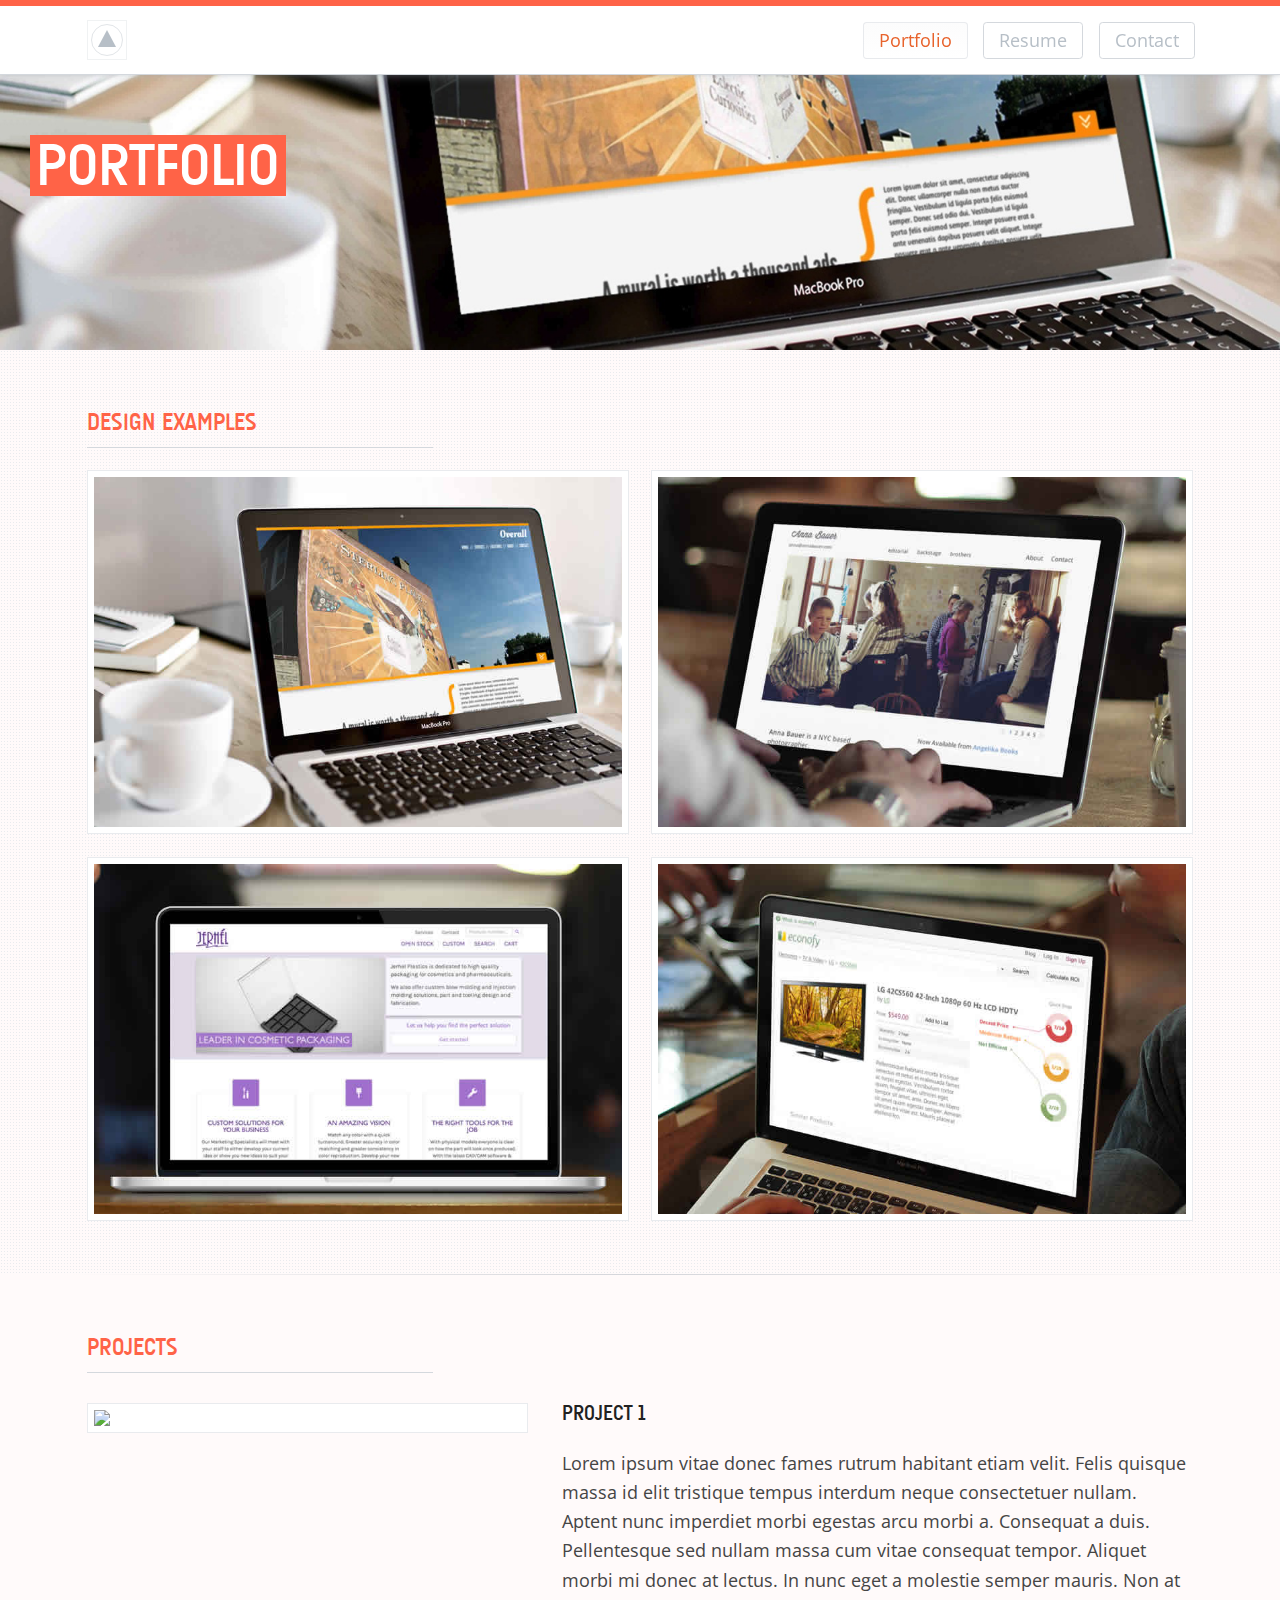
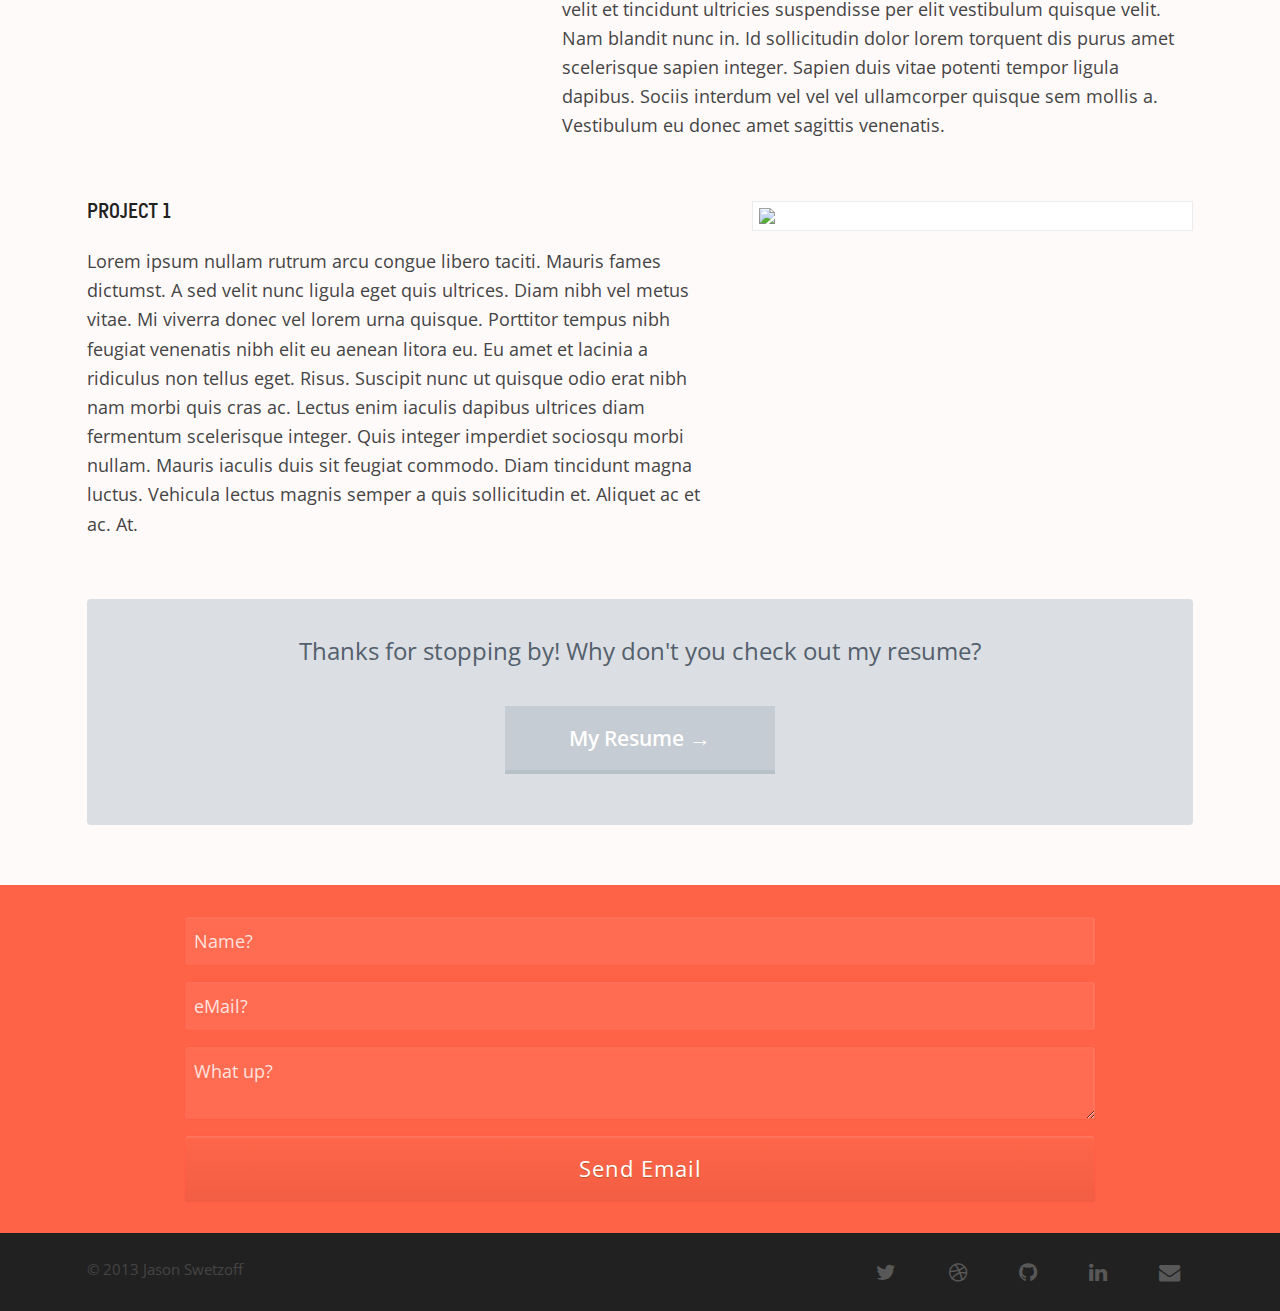
==== converted-html/portfolio.html @ 20c8a7f3 "Adding project to projects." ====
<!DOCTYPE html>
<!--[if lt IE 7]>      <html class="no-js lt-ie9 lt-ie8 lt-ie7"> <![endif]-->
<!--[if IE 7]>         <html class="no-js lt-ie9 lt-ie8"> <![endif]-->
<!--[if IE 8]>         <html class="no-js lt-ie9"> <![endif]-->
<!--[if gt IE 8]><!--> <html class="no-js" lang="en"> <!--<![endif]-->
    <head>
        <meta charset="utf-8">
        <meta http-equiv="X-UA-Compatible" content="IE=edge">
        <title>Portfolio</title>
        <meta name="description" content="The website of Jason Swetzoff, a UI/UX Designer and Front-End Developer.">
        <meta name="viewport" content="width=device-width, initial-scale=1">
        <link href='http://fonts.googleapis.com/css?family=Open+Sans:400italic,600italic,400,600,700' rel='stylesheet' type='text/css'>
        <link href="assets/css/main.css" rel="stylesheet" type="text/css" media="all"/>
        <!-- TODO: Complete this project :) -->
        <!-- TODO: Add `<head>` information -->
    </head>
    <body class="wrapper">
        <div class="site-header">
	<div class="site-header_decoration"></div>
	<div class="row">
		<div class="columns logo">
           <a href="index.html">
                <div class="outer"></div>
                <div class="inner"></div>
                <div class="triangle"></div>
            </a>
    	</div>
    	<div class="columns nav-wrap">
	    	<nav>
		    	<ul >
			    	<li><a class="current" href="portfolio.html">Portfolio</a></li>
			    	<li><a href="#" class="button">Resume</a></li>
			    	<li><a href="#primary-footer" class="button">Contact</a></li>
		    	</ul>
	    	</nav>
  		</div>
	</div>
</div>
        

	<div class="hero hero--portfolio">
	<div class="hero_inner">
	    <h2>Portfolio</h2>
	</div>
</div>

	<section class="design-ex">
		<div class="row">
			<div class="columns small-12 large-4">
				<h2>Design Examples</h2>
			</div>
		</div>
		<div class="row design-ex_grid">
			<div class="columns">
				<ul class="small-block-grid-2 imglist js-imglist">
		  			<li><img src="assets/img/img_design1--small.jpg" alt="Overall Murals Website"  srcset="../assets/img/img_design1--small@2x.jpg 2x, ../assets/img/img_design1.jpg 415w, ../assets/img/img_design1@2x.jpg 415w 2x" height="548" width="825"></li>
					<li><img src="assets/img/img_design2--small.jpg" alt="Overall Murals Website"  srcset="../assets/img/img_design2--small@2x.jpg 2x, ../assets/img/img_design2.jpg 415w, ../assets/img/img_design2@2x.jpg 415w 2x" height="548" width="825"></li>
					<li><img src="assets/img/img_design3--small.jpg" alt="Overall Murals Website"  srcset="../assets/img/img_design3--small@2x.jpg 2x, ../assets/img/img_design3.jpg 415w, ../assets/img/img_design3@2x.jpg 415w 2x" height="548" width="825"></li>
					<li><img src="assets/img/img_design4--small.jpg" alt="Overall Murals Website"  srcset="../assets/img/img_design4--small@2x.jpg 2x, ../assets/img/img_design4.jpg 415w, ../assets/img/img_design4@2x.jpg 415w 2x" height="548" width="825"></li>
		  		</ul>
	  		</div>
	  		<hr>
		</div>
	</section>

	<section class="projects">

		<div class="row">
			<div class="columns small-12 large-4">
				<h2>Projects</h2>
			</div>
		</div>

		<article class="row project">
				<figure class="large-5 columns">
					<img src="http://placehold.it/825x567">
				</figure>
				<div class="large-7 columns">
					<h3>Project 1</h3>
					Lorem ipsum vitae donec fames rutrum habitant etiam velit. Felis quisque massa id elit tristique tempus interdum neque consectetuer nullam. Aptent nunc imperdiet morbi egestas arcu morbi a. Consequat a duis. Pellentesque sed nullam massa cum vitae consequat tempor. Aliquet morbi mi donec at lectus. In nunc eget a molestie semper mauris. 

Non at velit et tincidunt ultricies suspendisse per elit vestibulum quisque velit. Nam blandit nunc in. Id sollicitudin dolor lorem torquent dis purus amet scelerisque sapien integer. Sapien duis vitae potenti tempor ligula dapibus. Sociis interdum vel vel vel ullamcorper quisque sem mollis a. Vestibulum eu donec amet sagittis venenatis. 


				</div>
		</article>

		<article class="row project">
			<div class="large-7 columns">
				<h3>Project 1</h3>
				Lorem ipsum nullam rutrum arcu congue libero taciti. Mauris fames dictumst. A sed velit nunc ligula eget quis ultrices. Diam nibh vel metus vitae. Mi viverra donec vel lorem urna quisque. Porttitor tempus nibh feugiat venenatis nibh elit eu aenean litora eu. Eu amet et lacinia a ridiculus non tellus eget. Risus. 

Suscipit nunc ut quisque odio erat nibh nam morbi quis cras ac. Lectus enim iaculis dapibus ultrices diam fermentum scelerisque integer. Quis integer imperdiet sociosqu morbi nullam. Mauris iaculis duis sit feugiat commodo. Diam tincidunt magna luctus. Vehicula lectus magnis semper a quis sollicitudin et. Aliquet ac et ac. At. 


			</div>
			<figure class="large-5 columns">
				<img src="http://placehold.it/825x567">
			</figure>
		</article>

	</section>

	<div class="page-end row">
		<div class="page-end_wrap columns">
			<div class="page-end_color">
		    <p>Thanks for stopping by! Why don't you check out my resume?</p>
		    <div class="row">
		    	<a href="/resume" class="btn large-3 columns small-centered">My Resume <span>→</span></a>
		    </div>
		    </div>
		</div>
	</div>

        <footer class="site-footer" id="primary-footer">
    <div class="top_wrap">
        <div class="row">
            <div class="top columns small-12">
                <form method="POST" class="contact" id="contact">
                    <fieldset class="contact-inner">
                        <ul class="form-fields">
                            <li>
                                <label for="visitors-name">
                                    <input placeholder="Name?" type="text" name="visitors-name" id="visitors-name" tabindex="1" required="">
                                </label>
                            </li>
                            <li>
                                <label for="visitors-email">
                                    <input type="email" placeholder="eMail?" name="visitors-email" tabindex="2" id="visitors-email" required="">
                                </label>
                            </li>
                            <li>
                                <label for="visitors-message">
                                    <textarea name="visitors-message" placeholder="What up?" tabindex="3" id="visitors-message" required=""></textarea>
                                </label>
                            </li>
                        </ul>

                        <div class="notification--success notification">Success! Thanks for your message.</div>

                        <div class="notification--email notification">Please make sure the email field is filled out.</div>

                        <div class="notification--fill notification">Please make sure all fields are filled out.</div>

                        <div class="notification--error notification">Message could not be sent</div>

                        <div class="notification--server notification">No connection to server.</div>





                        <p class="contact-submit">
                         <button name="submit" type="submit" id="contact-submit" class="button" tabindex="4">Send Email</button>
                        </p>
                    </fieldset>
                </form>
            </div>
        </div>
    </div>
    <div class="bottom_wrap">
        <div class="row">
            <div class="bottom columns">
                <ul class="social">
                    <li><a href="https://twitter.com/Jaswetz"><i class="icon-twitter"></i></a></li>
                    <li><a href="http://dribbble.com/Jaswetz"><i class="icon-dribbble"></i></a></li>
                    <li><a href="https://github.com/Jaswetz"><i class="icon-github"></i></a></li>
                    <li><a href="http://www.linkedin.com/in/swetzoff"><i class="icon-linkedin"></i></a></li>
                    <li>
                        <address>
                            <a id="contact-link" href="mailto:swetzoff@gmail.com"><i class="icon-envelope"></i></a>
                        </address>
                    </li>
                </ul>
                <p class="copywrite">© 2013 Jason Swetzoff</p>
            </div>
        </div>
    </div>
</footer>

        
<script src="//ajax.googleapis.com/ajax/libs/jquery/1.10.2/jquery.min.js"></script>
<script>window.jQuery || document.write('<script src="js/vendor/jquery-1.10.2.min.js"><\/script>')</script>
<script src="assets/js/plugins.js"></script>
<script src="assets/js/app.js"></script>

<!-- Google Analytics: change UA-XXXXX-X to be your site's ID. -->
<script>
    (function(b,o,i,l,e,r){b.GoogleAnalyticsObject=l;b[l]||(b[l]=
    function(){(b[l].q=b[l].q||[]).push(arguments)});b[l].l=+new Date;
    e=o.createElement(i);r=o.getElementsByTagName(i)[0];
    e.src='//www.google-analytics.com/analytics.js';
    r.parentNode.insertBefore(e,r)}(window,document,'script','ga'));
    ga('create','UA-XXXXX-X');ga('send','pageview');
</script>



    </body>
</html>
---- converted-html/assets/css/main.css ----
@charset "UTF-8";
/*================================
=            $Imports            =
================================*/
/*==========  Settings  ==========*/
/*===============================
=            $Colors            =
===============================*/
/*===============================
=            $Shadow            =
===============================*/
/*===============================
=            $Border            =
===============================*/
/*==============================
=            $Debug            =
==============================*/
/*=============================
=            $Type            =
=============================*/
/*==========  Typekit Settings  ==========*/
/**
 * Base size and height
 */
/*=================================
=            $Baseline            =
=================================*/
/**
 * Assign our `$base-line-height` to a new spacing var for more transparency.
 */
/*================================
=            $Z-index            =
================================*/
/*=============================
=            $Type            =
=============================*/
/*===============================
=            $Colors            =
===============================*/
 /*================================
=            $Spacing            =
================================*/
/*=============================
=            $Type            =
=============================*/
/*==============================
=            $Forms            =
==============================*/
 /*================================
=            $Buttons            =
================================*/
/*==========  Vendors  ==========*/
meta.foundation-mq-small {
  font-family: "only screen and (min-width: 768px)";
  width: 768px;
}

meta.foundation-mq-medium {
  font-family: "only screen and (min-width:1280px)";
  width: 1280px;
}

meta.foundation-mq-large {
  font-family: "only screen and (min-width:1440px)";
  width: 1440px;
}

img {
  -ms-interpolation-mode: bicubic;
}

#map_canvas img,
#map_canvas embed,
#map_canvas object,
.map_canvas img,
.map_canvas embed,
.map_canvas object {
  max-width: none !important;
}

.left {
  float: left !important;
}

.right {
  float: right !important;
}

.text-left {
  text-align: left !important;
}

.text-right {
  text-align: right !important;
}

.text-center {
  text-align: center !important;
}

.text-justify {
  text-align: justify !important;
}

.hide {
  display: none;
}

.antialiased {
  -webkit-font-smoothing: antialiased;
}

img {
  display: inline-block;
  vertical-align: middle;
}

textarea {
  height: auto;
  min-height: 50px;
}

select {
  width: 100%;
}

/* Grid HTML Classes */
.row {
  width: 100%;
  margin-left: auto;
  margin-right: auto;
  margin-top: 0;
  margin-bottom: 0;
  max-width: 62.5em;
  *zoom: 1;
}

.row:before, .row:after {
  content: " ";
  display: table;
}

.row:after {
  clear: both;
}

.row.collapse > .column,
.row.collapse > .columns {
  position: relative;
  padding-left: 0;
  padding-right: 0;
  float: left;
}

.row.collapse .row {
  margin-left: 0;
  margin-right: 0;
}

.row .row {
  width: auto;
  margin-left: -0.9375em;
  margin-right: -0.9375em;
  margin-top: 0;
  margin-bottom: 0;
  max-width: none;
  *zoom: 1;
}

.row .row:before, .row .row:after {
  content: " ";
  display: table;
}

.row .row:after {
  clear: both;
}

.row .row.collapse {
  width: auto;
  margin: 0;
  max-width: none;
  *zoom: 1;
}

.row .row.collapse:before, .row .row.collapse:after {
  content: " ";
  display: table;
}

.row .row.collapse:after {
  clear: both;
}

.column,
.columns {
  position: relative;
  padding-left: 0.9375em;
  padding-right: 0.9375em;
  width: 100%;
  float: left;
}

@media only screen {
  .column,
  .columns {
    position: relative;
    padding-left: 0.9375em;
    padding-right: 0.9375em;
    float: left;
  }

  .small-1 {
    position: relative;
    width: 8.33333%;
  }

  .small-2 {
    position: relative;
    width: 16.66667%;
  }

  .small-3 {
    position: relative;
    width: 25%;
  }

  .small-4 {
    position: relative;
    width: 33.33333%;
  }

  .small-5 {
    position: relative;
    width: 41.66667%;
  }

  .small-6 {
    position: relative;
    width: 50%;
  }

  .small-7 {
    position: relative;
    width: 58.33333%;
  }

  .small-8 {
    position: relative;
    width: 66.66667%;
  }

  .small-9 {
    position: relative;
    width: 75%;
  }

  .small-10 {
    position: relative;
    width: 83.33333%;
  }

  .small-11 {
    position: relative;
    width: 91.66667%;
  }

  .small-12 {
    position: relative;
    width: 100%;
  }

  .small-offset-0 {
    position: relative;
    margin-left: 0%;
  }

  .small-offset-1 {
    position: relative;
    margin-left: 8.33333%;
  }

  .small-offset-2 {
    position: relative;
    margin-left: 16.66667%;
  }

  .small-offset-3 {
    position: relative;
    margin-left: 25%;
  }

  .small-offset-4 {
    position: relative;
    margin-left: 33.33333%;
  }

  .small-offset-5 {
    position: relative;
    margin-left: 41.66667%;
  }

  .small-offset-6 {
    position: relative;
    margin-left: 50%;
  }

  .small-offset-7 {
    position: relative;
    margin-left: 58.33333%;
  }

  .small-offset-8 {
    position: relative;
    margin-left: 66.66667%;
  }

  .small-offset-9 {
    position: relative;
    margin-left: 75%;
  }

  .small-offset-10 {
    position: relative;
    margin-left: 83.33333%;
  }

  [class*="column"] + [class*="column"]:last-child {
    float: right;
  }

  [class*="column"] + [class*="column"].end {
    float: left;
  }

  .column.small-centered,
  .columns.small-centered {
    position: relative;
    margin-left: auto;
    margin-right: auto;
    float: none !important;
  }
}
/* Styles for screens that are atleast 768px; */
@media only screen and (min-width: 768px) {
  .large-1 {
    position: relative;
    width: 8.33333%;
  }

  .large-2 {
    position: relative;
    width: 16.66667%;
  }

  .large-3 {
    position: relative;
    width: 25%;
  }

  .large-4 {
    position: relative;
    width: 33.33333%;
  }

  .large-5 {
    position: relative;
    width: 41.66667%;
  }

  .large-6 {
    position: relative;
    width: 50%;
  }

  .large-7 {
    position: relative;
    width: 58.33333%;
  }

  .large-8 {
    position: relative;
    width: 66.66667%;
  }

  .large-9 {
    position: relative;
    width: 75%;
  }

  .large-10 {
    position: relative;
    width: 83.33333%;
  }

  .large-11 {
    position: relative;
    width: 91.66667%;
  }

  .large-12 {
    position: relative;
    width: 100%;
  }

  .row .large-offset-0 {
    position: relative;
    margin-left: 0%;
  }

  .row .large-offset-1 {
    position: relative;
    margin-left: 8.33333%;
  }

  .row .large-offset-2 {
    position: relative;
    margin-left: 16.66667%;
  }

  .row .large-offset-3 {
    position: relative;
    margin-left: 25%;
  }

  .row .large-offset-4 {
    position: relative;
    margin-left: 33.33333%;
  }

  .row .large-offset-5 {
    position: relative;
    margin-left: 41.66667%;
  }

  .row .large-offset-6 {
    position: relative;
    margin-left: 50%;
  }

  .row .large-offset-7 {
    position: relative;
    margin-left: 58.33333%;
  }

  .row .large-offset-8 {
    position: relative;
    margin-left: 66.66667%;
  }

  .row .large-offset-9 {
    position: relative;
    margin-left: 75%;
  }

  .row .large-offset-10 {
    position: relative;
    margin-left: 83.33333%;
  }

  .row .large-offset-11 {
    position: relative;
    margin-left: 91.66667%;
  }

  .push-1 {
    position: relative;
    left: 8.33333%;
    right: auto;
  }

  .pull-1 {
    position: relative;
    right: 8.33333%;
    left: auto;
  }

  .push-2 {
    position: relative;
    left: 16.66667%;
    right: auto;
  }

  .pull-2 {
    position: relative;
    right: 16.66667%;
    left: auto;
  }

  .push-3 {
    position: relative;
    left: 25%;
    right: auto;
  }

  .pull-3 {
    position: relative;
    right: 25%;
    left: auto;
  }

  .push-4 {
    position: relative;
    left: 33.33333%;
    right: auto;
  }

  .pull-4 {
    position: relative;
    right: 33.33333%;
    left: auto;
  }

  .push-5 {
    position: relative;
    left: 41.66667%;
    right: auto;
  }

  .pull-5 {
    position: relative;
    right: 41.66667%;
    left: auto;
  }

  .push-6 {
    position: relative;
    left: 50%;
    right: auto;
  }

  .pull-6 {
    position: relative;
    right: 50%;
    left: auto;
  }

  .push-7 {
    position: relative;
    left: 58.33333%;
    right: auto;
  }

  .pull-7 {
    position: relative;
    right: 58.33333%;
    left: auto;
  }

  .push-8 {
    position: relative;
    left: 66.66667%;
    right: auto;
  }

  .pull-8 {
    position: relative;
    right: 66.66667%;
    left: auto;
  }

  .push-9 {
    position: relative;
    left: 75%;
    right: auto;
  }

  .pull-9 {
    position: relative;
    right: 75%;
    left: auto;
  }

  .push-10 {
    position: relative;
    left: 83.33333%;
    right: auto;
  }

  .pull-10 {
    position: relative;
    right: 83.33333%;
    left: auto;
  }

  .push-11 {
    position: relative;
    left: 91.66667%;
    right: auto;
  }

  .pull-11 {
    position: relative;
    right: 91.66667%;
    left: auto;
  }

  .column.large-centered,
  .columns.large-centered {
    position: relative;
    margin-left: auto;
    margin-right: auto;
    float: none !important;
  }

  .column.large-uncentered,
  .columns.large-uncentered {
    margin-left: 0;
    margin-right: 0;
    float: left !important;
  }

  .column.large-uncentered.opposite,
  .columns.large-uncentered.opposite {
    float: right !important;
  }
}
/* Foundation Block Grids for below small breakpoint */
@media only screen {
  [class*="block-grid-"] {
    display: block;
    padding: 0;
    margin: 0 -0.625em;
    *zoom: 1;
  }

  [class*="block-grid-"]:before, [class*="block-grid-"]:after {
    content: " ";
    display: table;
  }

  [class*="block-grid-"]:after {
    clear: both;
  }

  [class*="block-grid-"] > li {
    display: inline;
    height: auto;
    float: left;
    padding: 0 0.625em 1.25em;
  }

  .small-block-grid-1 > li {
    width: 100%;
    padding: 0 0.625em 1.25em;
  }

  .small-block-grid-1 > li:nth-of-type(n) {
    clear: none;
  }

  .small-block-grid-1 > li:nth-of-type(1n+1) {
    clear: both;
  }

  .small-block-grid-2 > li {
    width: 50%;
    padding: 0 0.625em 1.25em;
  }

  .small-block-grid-2 > li:nth-of-type(n) {
    clear: none;
  }

  .small-block-grid-2 > li:nth-of-type(2n+1) {
    clear: both;
  }

  .small-block-grid-3 > li {
    width: 33.33333%;
    padding: 0 0.625em 1.25em;
  }

  .small-block-grid-3 > li:nth-of-type(n) {
    clear: none;
  }

  .small-block-grid-3 > li:nth-of-type(3n+1) {
    clear: both;
  }

  .small-block-grid-4 > li {
    width: 25%;
    padding: 0 0.625em 1.25em;
  }

  .small-block-grid-4 > li:nth-of-type(n) {
    clear: none;
  }

  .small-block-grid-4 > li:nth-of-type(4n+1) {
    clear: both;
  }

  .small-block-grid-5 > li {
    width: 20%;
    padding: 0 0.625em 1.25em;
  }

  .small-block-grid-5 > li:nth-of-type(n) {
    clear: none;
  }

  .small-block-grid-5 > li:nth-of-type(5n+1) {
    clear: both;
  }

  .small-block-grid-6 > li {
    width: 16.66667%;
    padding: 0 0.625em 1.25em;
  }

  .small-block-grid-6 > li:nth-of-type(n) {
    clear: none;
  }

  .small-block-grid-6 > li:nth-of-type(6n+1) {
    clear: both;
  }

  .small-block-grid-7 > li {
    width: 14.28571%;
    padding: 0 0.625em 1.25em;
  }

  .small-block-grid-7 > li:nth-of-type(n) {
    clear: none;
  }

  .small-block-grid-7 > li:nth-of-type(7n+1) {
    clear: both;
  }

  .small-block-grid-8 > li {
    width: 12.5%;
    padding: 0 0.625em 1.25em;
  }

  .small-block-grid-8 > li:nth-of-type(n) {
    clear: none;
  }

  .small-block-grid-8 > li:nth-of-type(8n+1) {
    clear: both;
  }

  .small-block-grid-9 > li {
    width: 11.11111%;
    padding: 0 0.625em 1.25em;
  }

  .small-block-grid-9 > li:nth-of-type(n) {
    clear: none;
  }

  .small-block-grid-9 > li:nth-of-type(9n+1) {
    clear: both;
  }

  .small-block-grid-10 > li {
    width: 10%;
    padding: 0 0.625em 1.25em;
  }

  .small-block-grid-10 > li:nth-of-type(n) {
    clear: none;
  }

  .small-block-grid-10 > li:nth-of-type(10n+1) {
    clear: both;
  }

  .small-block-grid-11 > li {
    width: 9.09091%;
    padding: 0 0.625em 1.25em;
  }

  .small-block-grid-11 > li:nth-of-type(n) {
    clear: none;
  }

  .small-block-grid-11 > li:nth-of-type(11n+1) {
    clear: both;
  }

  .small-block-grid-12 > li {
    width: 8.33333%;
    padding: 0 0.625em 1.25em;
  }

  .small-block-grid-12 > li:nth-of-type(n) {
    clear: none;
  }

  .small-block-grid-12 > li:nth-of-type(12n+1) {
    clear: both;
  }
}
/* Foundation Block Grids for above small breakpoint */
@media only screen and (min-width: 768px) {
  /* Remove small grid clearing */
  .small-block-grid-1 > li:nth-of-type(1n+1) {
    clear: none;
  }

  .small-block-grid-2 > li:nth-of-type(2n+1) {
    clear: none;
  }

  .small-block-grid-3 > li:nth-of-type(3n+1) {
    clear: none;
  }

  .small-block-grid-4 > li:nth-of-type(4n+1) {
    clear: none;
  }

  .small-block-grid-5 > li:nth-of-type(5n+1) {
    clear: none;
  }

  .small-block-grid-6 > li:nth-of-type(6n+1) {
    clear: none;
  }

  .small-block-grid-7 > li:nth-of-type(7n+1) {
    clear: none;
  }

  .small-block-grid-8 > li:nth-of-type(8n+1) {
    clear: none;
  }

  .small-block-grid-9 > li:nth-of-type(9n+1) {
    clear: none;
  }

  .small-block-grid-10 > li:nth-of-type(10n+1) {
    clear: none;
  }

  .small-block-grid-11 > li:nth-of-type(11n+1) {
    clear: none;
  }

  .small-block-grid-12 > li:nth-of-type(12n+1) {
    clear: none;
  }

  .large-block-grid-1 > li {
    width: 100%;
    padding: 0 0.625em 1.25em;
  }

  .large-block-grid-1 > li:nth-of-type(n) {
    clear: none;
  }

  .large-block-grid-1 > li:nth-of-type(1n+1) {
    clear: both;
  }

  .large-block-grid-2 > li {
    width: 50%;
    padding: 0 0.625em 1.25em;
  }

  .large-block-grid-2 > li:nth-of-type(n) {
    clear: none;
  }

  .large-block-grid-2 > li:nth-of-type(2n+1) {
    clear: both;
  }

  .large-block-grid-3 > li {
    width: 33.33333%;
    padding: 0 0.625em 1.25em;
  }

  .large-block-grid-3 > li:nth-of-type(n) {
    clear: none;
  }

  .large-block-grid-3 > li:nth-of-type(3n+1) {
    clear: both;
  }

  .large-block-grid-4 > li {
    width: 25%;
    padding: 0 0.625em 1.25em;
  }

  .large-block-grid-4 > li:nth-of-type(n) {
    clear: none;
  }

  .large-block-grid-4 > li:nth-of-type(4n+1) {
    clear: both;
  }

  .large-block-grid-5 > li {
    width: 20%;
    padding: 0 0.625em 1.25em;
  }

  .large-block-grid-5 > li:nth-of-type(n) {
    clear: none;
  }

  .large-block-grid-5 > li:nth-of-type(5n+1) {
    clear: both;
  }

  .large-block-grid-6 > li {
    width: 16.66667%;
    padding: 0 0.625em 1.25em;
  }

  .large-block-grid-6 > li:nth-of-type(n) {
    clear: none;
  }

  .large-block-grid-6 > li:nth-of-type(6n+1) {
    clear: both;
  }

  .large-block-grid-7 > li {
    width: 14.28571%;
    padding: 0 0.625em 1.25em;
  }

  .large-block-grid-7 > li:nth-of-type(n) {
    clear: none;
  }

  .large-block-grid-7 > li:nth-of-type(7n+1) {
    clear: both;
  }

  .large-block-grid-8 > li {
    width: 12.5%;
    padding: 0 0.625em 1.25em;
  }

  .large-block-grid-8 > li:nth-of-type(n) {
    clear: none;
  }

  .large-block-grid-8 > li:nth-of-type(8n+1) {
    clear: both;
  }

  .large-block-grid-9 > li {
    width: 11.11111%;
    padding: 0 0.625em 1.25em;
  }

  .large-block-grid-9 > li:nth-of-type(n) {
    clear: none;
  }

  .large-block-grid-9 > li:nth-of-type(9n+1) {
    clear: both;
  }

  .large-block-grid-10 > li {
    width: 10%;
    padding: 0 0.625em 1.25em;
  }

  .large-block-grid-10 > li:nth-of-type(n) {
    clear: none;
  }

  .large-block-grid-10 > li:nth-of-type(10n+1) {
    clear: both;
  }

  .large-block-grid-11 > li {
    width: 9.09091%;
    padding: 0 0.625em 1.25em;
  }

  .large-block-grid-11 > li:nth-of-type(n) {
    clear: none;
  }

  .large-block-grid-11 > li:nth-of-type(11n+1) {
    clear: both;
  }

  .large-block-grid-12 > li {
    width: 8.33333%;
    padding: 0 0.625em 1.25em;
  }

  .large-block-grid-12 > li:nth-of-type(n) {
    clear: none;
  }

  .large-block-grid-12 > li:nth-of-type(12n+1) {
    clear: both;
  }
}
/*!
 *  Font Awesome 3.2.1
 *  the iconic font designed for Bootstrap
 *  ------------------------------------------------------------------------------
 *  The full suite of pictographic icons, examples, and documentation can be
 *  found at http://fontawesome.io.  Stay up to date on Twitter at
 *  http://twitter.com/fontawesome.
 *
 *  License
 *  ------------------------------------------------------------------------------
 *  - The Font Awesome font is licensed under SIL OFL 1.1 -
 *    http://scripts.sil.org/OFL
 *  - Font Awesome CSS, LESS, and SASS files are licensed under MIT License -
 *    http://opensource.org/licenses/mit-license.html
 *  - Font Awesome documentation licensed under CC BY 3.0 -
 *    http://creativecommons.org/licenses/by/3.0/
 *  - Attribution is no longer required in Font Awesome 3.0, but much appreciated:
 *    "Font Awesome by Dave Gandy - http://fontawesome.io"
 *
 *  Author - Dave Gandy
 *  ------------------------------------------------------------------------------
 *  Email: dave@fontawesome.io
 *  Twitter: http://twitter.com/davegandy
 *  Work: Lead Product Designer @ Kyruus - http://kyruus.com
 */
/* FONT PATH
 * -------------------------- */
@font-face {
  font-family: 'FontAwesome';
  src: url("../font/icons/fontawesome-webfont.eot?v=3.2.1");
  src: url("../font/icons/fontawesome-webfont.eot?#iefix&v=3.2.1") format("embedded-opentype"), url("../font/icons/fontawesome-webfont.woff?v=3.2.1") format("woff"), url("../font/icons/fontawesome-webfont.ttf?v=3.2.1") format("truetype"), url("../font/icons/fontawesome-webfont.svg#fontawesomeregular?v=3.2.1") format("svg");
  font-weight: normal;
  font-style: normal;
}

/* FONT AWESOME CORE
 * -------------------------- */
[class^="icon-"],
[class*=" icon-"] {
  font-family: FontAwesome;
  font-weight: normal;
  font-style: normal;
  text-decoration: inherit;
  -webkit-font-smoothing: antialiased;
  *margin-right: .3em;
}

[class^="icon-"]:before,
[class*=" icon-"]:before {
  text-decoration: inherit;
  display: inline-block;
  speak: none;
}

/* makes the font 33% larger relative to the icon container */
.icon-large:before {
  vertical-align: -10%;
  font-size: 1.3333333333333333em;
}

/* makes sure icons active on rollover in links */
a [class^="icon-"],
a [class*=" icon-"] {
  display: inline;
}

/* increased font size for icon-large */
[class^="icon-"].icon-fixed-width,
[class*=" icon-"].icon-fixed-width {
  display: inline-block;
  width: 1.1428571428571428em;
  text-align: right;
  padding-right: 0.2857142857142857em;
}

[class^="icon-"].icon-fixed-width.icon-large,
[class*=" icon-"].icon-fixed-width.icon-large {
  width: 1.4285714285714286em;
}

.icons-ul {
  margin-left: 2.142857142857143em;
  list-style-type: none;
}

.icons-ul > li {
  position: relative;
}

.icons-ul .icon-li {
  position: absolute;
  left: -2.142857142857143em;
  width: 2.142857142857143em;
  text-align: center;
  line-height: inherit;
}

[class^="icon-"].hide,
[class*=" icon-"].hide {
  display: none;
}

.icon-muted {
  color: #eeeeee;
}

.icon-light {
  color: #ffffff;
}

.icon-dark {
  color: #333333;
}

.icon-border {
  border: solid 1px #eeeeee;
  padding: .2em .25em .15em;
  -webkit-border-radius: 3px;
  -moz-border-radius: 3px;
  border-radius: 3px;
}

.icon-2x {
  font-size: 2em;
}

.icon-2x.icon-border {
  border-width: 2px;
  -webkit-border-radius: 4px;
  -moz-border-radius: 4px;
  border-radius: 4px;
}

.icon-3x {
  font-size: 3em;
}

.icon-3x.icon-border {
  border-width: 3px;
  -webkit-border-radius: 5px;
  -moz-border-radius: 5px;
  border-radius: 5px;
}

.icon-4x {
  font-size: 4em;
}

.icon-4x.icon-border {
  border-width: 4px;
  -webkit-border-radius: 6px;
  -moz-border-radius: 6px;
  border-radius: 6px;
}

.icon-5x {
  font-size: 5em;
}

.icon-5x.icon-border {
  border-width: 5px;
  -webkit-border-radius: 7px;
  -moz-border-radius: 7px;
  border-radius: 7px;
}

.pull-right {
  float: right;
}

.pull-left {
  float: left;
}

[class^="icon-"].pull-left,
[class*=" icon-"].pull-left {
  margin-right: .3em;
}

[class^="icon-"].pull-right,
[class*=" icon-"].pull-right {
  margin-left: .3em;
}

/* BOOTSTRAP SPECIFIC CLASSES
 * -------------------------- */
/* Bootstrap 2.0 sprites.less reset */
[class^="icon-"],
[class*=" icon-"] {
  display: inline;
  width: auto;
  height: auto;
  line-height: normal;
  vertical-align: baseline;
  background-image: none;
  background-position: 0% 0%;
  background-repeat: repeat;
  margin-top: 0;
}

/* more sprites.less reset */
.icon-white,
.nav-pills > .active > a > [class^="icon-"],
.nav-pills > .active > a > [class*=" icon-"],
.nav-list > .active > a > [class^="icon-"],
.nav-list > .active > a > [class*=" icon-"],
.navbar-inverse .nav > .active > a > [class^="icon-"],
.navbar-inverse .nav > .active > a > [class*=" icon-"],
.dropdown-menu > li > a:hover > [class^="icon-"],
.dropdown-menu > li > a:hover > [class*=" icon-"],
.dropdown-menu > .active > a > [class^="icon-"],
.dropdown-menu > .active > a > [class*=" icon-"],
.dropdown-submenu:hover > a > [class^="icon-"],
.dropdown-submenu:hover > a > [class*=" icon-"] {
  background-image: none;
}

/* keeps Bootstrap styles with and without icons the same */
.btn [class^="icon-"].icon-large,
.nav [class^="icon-"].icon-large,
.btn [class*=" icon-"].icon-large,
.nav [class*=" icon-"].icon-large {
  line-height: .9em;
}

.btn [class^="icon-"].icon-spin,
.nav [class^="icon-"].icon-spin,
.btn [class*=" icon-"].icon-spin,
.nav [class*=" icon-"].icon-spin {
  display: inline-block;
}

.nav-tabs [class^="icon-"],
.nav-pills [class^="icon-"],
.nav-tabs [class*=" icon-"],
.nav-pills [class*=" icon-"],
.nav-tabs [class^="icon-"].icon-large,
.nav-pills [class^="icon-"].icon-large,
.nav-tabs [class*=" icon-"].icon-large,
.nav-pills [class*=" icon-"].icon-large {
  line-height: .9em;
}

.btn [class^="icon-"].pull-left.icon-2x,
.btn [class*=" icon-"].pull-left.icon-2x,
.btn [class^="icon-"].pull-right.icon-2x,
.btn [class*=" icon-"].pull-right.icon-2x {
  margin-top: .18em;
}

.btn [class^="icon-"].icon-spin.icon-large,
.btn [class*=" icon-"].icon-spin.icon-large {
  line-height: .8em;
}

.btn.btn-small [class^="icon-"].pull-left.icon-2x,
.btn.btn-small [class*=" icon-"].pull-left.icon-2x,
.btn.btn-small [class^="icon-"].pull-right.icon-2x,
.btn.btn-small [class*=" icon-"].pull-right.icon-2x {
  margin-top: .25em;
}

.btn.btn-large [class^="icon-"],
.btn.btn-large [class*=" icon-"] {
  margin-top: 0;
}

.btn.btn-large [class^="icon-"].pull-left.icon-2x,
.btn.btn-large [class*=" icon-"].pull-left.icon-2x,
.btn.btn-large [class^="icon-"].pull-right.icon-2x,
.btn.btn-large [class*=" icon-"].pull-right.icon-2x {
  margin-top: .05em;
}

.btn.btn-large [class^="icon-"].pull-left.icon-2x,
.btn.btn-large [class*=" icon-"].pull-left.icon-2x {
  margin-right: .2em;
}

.btn.btn-large [class^="icon-"].pull-right.icon-2x,
.btn.btn-large [class*=" icon-"].pull-right.icon-2x {
  margin-left: .2em;
}

/* Fixes alignment in nav lists */
.nav-list [class^="icon-"],
.nav-list [class*=" icon-"] {
  line-height: inherit;
}

/* EXTRAS
 * -------------------------- */
/* Stacked and layered icon */
.icon-stack {
  position: relative;
  display: inline-block;
  width: 2em;
  height: 2em;
  line-height: 2em;
  vertical-align: -35%;
}

.icon-stack [class^="icon-"],
.icon-stack [class*=" icon-"] {
  display: block;
  text-align: center;
  position: absolute;
  width: 100%;
  height: 100%;
  font-size: 1em;
  line-height: inherit;
  *line-height: 2em;
}

.icon-stack .icon-stack-base {
  font-size: 2em;
  *line-height: 1em;
}

/* Animated rotating icon */
.icon-spin {
  display: inline-block;
  -moz-animation: spin 2s infinite linear;
  -o-animation: spin 2s infinite linear;
  -webkit-animation: spin 2s infinite linear;
  animation: spin 2s infinite linear;
}

/* Prevent stack and spinners from being taken inline when inside a link */
a .icon-stack,
a .icon-spin {
  display: inline-block;
  text-decoration: none;
}

@-moz-keyframes spin {
  0% {
    -moz-transform: rotate(0deg);
  }

  100% {
    -moz-transform: rotate(359deg);
  }
}

@-webkit-keyframes spin {
  0% {
    -webkit-transform: rotate(0deg);
  }

  100% {
    -webkit-transform: rotate(359deg);
  }
}

@-o-keyframes spin {
  0% {
    -o-transform: rotate(0deg);
  }

  100% {
    -o-transform: rotate(359deg);
  }
}

@-ms-keyframes spin {
  0% {
    -ms-transform: rotate(0deg);
  }

  100% {
    -ms-transform: rotate(359deg);
  }
}

@keyframes spin {
  0% {
    transform: rotate(0deg);
  }

  100% {
    transform: rotate(359deg);
  }
}

/* Icon rotations and mirroring */
.icon-rotate-90:before {
  -webkit-transform: rotate(90deg);
  -moz-transform: rotate(90deg);
  -ms-transform: rotate(90deg);
  -o-transform: rotate(90deg);
  transform: rotate(90deg);
  filter: progid:DXImageTransform.Microsoft.BasicImage(rotation=1);
}

.icon-rotate-180:before {
  -webkit-transform: rotate(180deg);
  -moz-transform: rotate(180deg);
  -ms-transform: rotate(180deg);
  -o-transform: rotate(180deg);
  transform: rotate(180deg);
  filter: progid:DXImageTransform.Microsoft.BasicImage(rotation=2);
}

.icon-rotate-270:before {
  -webkit-transform: rotate(270deg);
  -moz-transform: rotate(270deg);
  -ms-transform: rotate(270deg);
  -o-transform: rotate(270deg);
  transform: rotate(270deg);
  filter: progid:DXImageTransform.Microsoft.BasicImage(rotation=3);
}

.icon-flip-horizontal:before {
  -webkit-transform: scale(-1, 1);
  -moz-transform: scale(-1, 1);
  -ms-transform: scale(-1, 1);
  -o-transform: scale(-1, 1);
  transform: scale(-1, 1);
}

.icon-flip-vertical:before {
  -webkit-transform: scale(1, -1);
  -moz-transform: scale(1, -1);
  -ms-transform: scale(1, -1);
  -o-transform: scale(1, -1);
  transform: scale(1, -1);
}

/* ensure rotation occurs inside anchor tags */
a .icon-rotate-90:before,
a .icon-rotate-180:before,
a .icon-rotate-270:before,
a .icon-flip-horizontal:before,
a .icon-flip-vertical:before {
  display: inline-block;
}

/* Font Awesome uses the Unicode Private Use Area (PUA) to ensure screen
   readers do not read off random characters that represent icons */
.icon-glass:before {
  content: "\f000";
}

.icon-music:before {
  content: "\f001";
}

.icon-search:before {
  content: "\f002";
}

.icon-envelope-alt:before {
  content: "\f003";
}

.icon-heart:before {
  content: "\f004";
}

.icon-star:before {
  content: "\f005";
}

.icon-star-empty:before {
  content: "\f006";
}

.icon-user:before {
  content: "\f007";
}

.icon-film:before {
  content: "\f008";
}

.icon-th-large:before {
  content: "\f009";
}

.icon-th:before {
  content: "\f00a";
}

.icon-th-list:before {
  content: "\f00b";
}

.icon-ok:before {
  content: "\f00c";
}

.icon-remove:before {
  content: "\f00d";
}

.icon-zoom-in:before {
  content: "\f00e";
}

.icon-zoom-out:before {
  content: "\f010";
}

.icon-power-off:before,
.icon-off:before {
  content: "\f011";
}

.icon-signal:before {
  content: "\f012";
}

.icon-gear:before,
.icon-cog:before {
  content: "\f013";
}

.icon-trash:before {
  content: "\f014";
}

.icon-home:before {
  content: "\f015";
}

.icon-file-alt:before {
  content: "\f016";
}

.icon-time:before {
  content: "\f017";
}

.icon-road:before {
  content: "\f018";
}

.icon-download-alt:before {
  content: "\f019";
}

.icon-download:before {
  content: "\f01a";
}

.icon-upload:before {
  content: "\f01b";
}

.icon-inbox:before {
  content: "\f01c";
}

.icon-play-circle:before {
  content: "\f01d";
}

.icon-rotate-right:before,
.icon-repeat:before {
  content: "\f01e";
}

.icon-refresh:before {
  content: "\f021";
}

.icon-list-alt:before {
  content: "\f022";
}

.icon-lock:before {
  content: "\f023";
}

.icon-flag:before {
  content: "\f024";
}

.icon-headphones:before {
  content: "\f025";
}

.icon-volume-off:before {
  content: "\f026";
}

.icon-volume-down:before {
  content: "\f027";
}

.icon-volume-up:before {
  content: "\f028";
}

.icon-qrcode:before {
  content: "\f029";
}

.icon-barcode:before {
  content: "\f02a";
}

.icon-tag:before {
  content: "\f02b";
}

.icon-tags:before {
  content: "\f02c";
}

.icon-book:before {
  content: "\f02d";
}

.icon-bookmark:before {
  content: "\f02e";
}

.icon-print:before {
  content: "\f02f";
}

.icon-camera:before {
  content: "\f030";
}

.icon-font:before {
  content: "\f031";
}

.icon-bold:before {
  content: "\f032";
}

.icon-italic:before {
  content: "\f033";
}

.icon-text-height:before {
  content: "\f034";
}

.icon-text-width:before {
  content: "\f035";
}

.icon-align-left:before {
  content: "\f036";
}

.icon-align-center:before {
  content: "\f037";
}

.icon-align-right:before {
  content: "\f038";
}

.icon-align-justify:before {
  content: "\f039";
}

.icon-list:before {
  content: "\f03a";
}

.icon-indent-left:before {
  content: "\f03b";
}

.icon-indent-right:before {
  content: "\f03c";
}

.icon-facetime-video:before {
  content: "\f03d";
}

.icon-picture:before {
  content: "\f03e";
}

.icon-pencil:before {
  content: "\f040";
}

.icon-map-marker:before {
  content: "\f041";
}

.icon-adjust:before {
  content: "\f042";
}

.icon-tint:before {
  content: "\f043";
}

.icon-edit:before {
  content: "\f044";
}

.icon-share:before {
  content: "\f045";
}

.icon-check:before {
  content: "\f046";
}

.icon-move:before {
  content: "\f047";
}

.icon-step-backward:before {
  content: "\f048";
}

.icon-fast-backward:before {
  content: "\f049";
}

.icon-backward:before {
  content: "\f04a";
}

.icon-play:before {
  content: "\f04b";
}

.icon-pause:before {
  content: "\f04c";
}

.icon-stop:before {
  content: "\f04d";
}

.icon-forward:before {
  content: "\f04e";
}

.icon-fast-forward:before {
  content: "\f050";
}

.icon-step-forward:before {
  content: "\f051";
}

.icon-eject:before {
  content: "\f052";
}

.icon-chevron-left:before {
  content: "\f053";
}

.icon-chevron-right:before {
  content: "\f054";
}

.icon-plus-sign:before {
  content: "\f055";
}

.icon-minus-sign:before {
  content: "\f056";
}

.icon-remove-sign:before {
  content: "\f057";
}

.icon-ok-sign:before {
  content: "\f058";
}

.icon-question-sign:before {
  content: "\f059";
}

.icon-info-sign:before {
  content: "\f05a";
}

.icon-screenshot:before {
  content: "\f05b";
}

.icon-remove-circle:before {
  content: "\f05c";
}

.icon-ok-circle:before {
  content: "\f05d";
}

.icon-ban-circle:before {
  content: "\f05e";
}

.icon-arrow-left:before {
  content: "\f060";
}

.icon-arrow-right:before {
  content: "\f061";
}

.icon-arrow-up:before {
  content: "\f062";
}

.icon-arrow-down:before {
  content: "\f063";
}

.icon-mail-forward:before,
.icon-share-alt:before {
  content: "\f064";
}

.icon-resize-full:before {
  content: "\f065";
}

.icon-resize-small:before {
  content: "\f066";
}

.icon-plus:before {
  content: "\f067";
}

.icon-minus:before {
  content: "\f068";
}

.icon-asterisk:before {
  content: "\f069";
}

.icon-exclamation-sign:before {
  content: "\f06a";
}

.icon-gift:before {
  content: "\f06b";
}

.icon-leaf:before {
  content: "\f06c";
}

.icon-fire:before {
  content: "\f06d";
}

.icon-eye-open:before {
  content: "\f06e";
}

.icon-eye-close:before {
  content: "\f070";
}

.icon-warning-sign:before {
  content: "\f071";
}

.icon-plane:before {
  content: "\f072";
}

.icon-calendar:before {
  content: "\f073";
}

.icon-random:before {
  content: "\f074";
}

.icon-comment:before {
  content: "\f075";
}

.icon-magnet:before {
  content: "\f076";
}

.icon-chevron-up:before {
  content: "\f077";
}

.icon-chevron-down:before {
  content: "\f078";
}

.icon-retweet:before {
  content: "\f079";
}

.icon-shopping-cart:before {
  content: "\f07a";
}

.icon-folder-close:before {
  content: "\f07b";
}

.icon-folder-open:before {
  content: "\f07c";
}

.icon-resize-vertical:before {
  content: "\f07d";
}

.icon-resize-horizontal:before {
  content: "\f07e";
}

.icon-bar-chart:before {
  content: "\f080";
}

.icon-twitter-sign:before {
  content: "\f081";
}

.icon-facebook-sign:before {
  content: "\f082";
}

.icon-camera-retro:before {
  content: "\f083";
}

.icon-key:before {
  content: "\f084";
}

.icon-gears:before,
.icon-cogs:before {
  content: "\f085";
}

.icon-comments:before {
  content: "\f086";
}

.icon-thumbs-up-alt:before {
  content: "\f087";
}

.icon-thumbs-down-alt:before {
  content: "\f088";
}

.icon-star-half:before {
  content: "\f089";
}

.icon-heart-empty:before {
  content: "\f08a";
}

.icon-signout:before {
  content: "\f08b";
}

.icon-linkedin-sign:before {
  content: "\f08c";
}

.icon-pushpin:before {
  content: "\f08d";
}

.icon-external-link:before {
  content: "\f08e";
}

.icon-signin:before {
  content: "\f090";
}

.icon-trophy:before {
  content: "\f091";
}

.icon-github-sign:before {
  content: "\f092";
}

.icon-upload-alt:before {
  content: "\f093";
}

.icon-lemon:before {
  content: "\f094";
}

.icon-phone:before {
  content: "\f095";
}

.icon-unchecked:before,
.icon-check-empty:before {
  content: "\f096";
}

.icon-bookmark-empty:before {
  content: "\f097";
}

.icon-phone-sign:before {
  content: "\f098";
}

.icon-twitter:before {
  content: "\f099";
}

.icon-facebook:before {
  content: "\f09a";
}

.icon-github:before {
  content: "\f09b";
}

.icon-unlock:before {
  content: "\f09c";
}

.icon-credit-card:before {
  content: "\f09d";
}

.icon-rss:before {
  content: "\f09e";
}

.icon-hdd:before {
  content: "\f0a0";
}

.icon-bullhorn:before {
  content: "\f0a1";
}

.icon-bell:before {
  content: "\f0a2";
}

.icon-certificate:before {
  content: "\f0a3";
}

.icon-hand-right:before {
  content: "\f0a4";
}

.icon-hand-left:before {
  content: "\f0a5";
}

.icon-hand-up:before {
  content: "\f0a6";
}

.icon-hand-down:before {
  content: "\f0a7";
}

.icon-circle-arrow-left:before {
  content: "\f0a8";
}

.icon-circle-arrow-right:before {
  content: "\f0a9";
}

.icon-circle-arrow-up:before {
  content: "\f0aa";
}

.icon-circle-arrow-down:before {
  content: "\f0ab";
}

.icon-globe:before {
  content: "\f0ac";
}

.icon-wrench:before {
  content: "\f0ad";
}

.icon-tasks:before {
  content: "\f0ae";
}

.icon-filter:before {
  content: "\f0b0";
}

.icon-briefcase:before {
  content: "\f0b1";
}

.icon-fullscreen:before {
  content: "\f0b2";
}

.icon-group:before {
  content: "\f0c0";
}

.icon-link:before {
  content: "\f0c1";
}

.icon-cloud:before {
  content: "\f0c2";
}

.icon-beaker:before {
  content: "\f0c3";
}

.icon-cut:before {
  content: "\f0c4";
}

.icon-copy:before {
  content: "\f0c5";
}

.icon-paperclip:before,
.icon-paper-clip:before {
  content: "\f0c6";
}

.icon-save:before {
  content: "\f0c7";
}

.icon-sign-blank:before {
  content: "\f0c8";
}

.icon-reorder:before {
  content: "\f0c9";
}

.icon-list-ul:before {
  content: "\f0ca";
}

.icon-list-ol:before {
  content: "\f0cb";
}

.icon-strikethrough:before {
  content: "\f0cc";
}

.icon-underline:before {
  content: "\f0cd";
}

.icon-table:before {
  content: "\f0ce";
}

.icon-magic:before {
  content: "\f0d0";
}

.icon-truck:before {
  content: "\f0d1";
}

.icon-pinterest:before {
  content: "\f0d2";
}

.icon-pinterest-sign:before {
  content: "\f0d3";
}

.icon-google-plus-sign:before {
  content: "\f0d4";
}

.icon-google-plus:before {
  content: "\f0d5";
}

.icon-money:before {
  content: "\f0d6";
}

.icon-caret-down:before {
  content: "\f0d7";
}

.icon-caret-up:before {
  content: "\f0d8";
}

.icon-caret-left:before {
  content: "\f0d9";
}

.icon-caret-right:before {
  content: "\f0da";
}

.icon-columns:before {
  content: "\f0db";
}

.icon-sort:before {
  content: "\f0dc";
}

.icon-sort-down:before {
  content: "\f0dd";
}

.icon-sort-up:before {
  content: "\f0de";
}

.icon-envelope:before {
  content: "\f0e0";
}

.icon-linkedin:before {
  content: "\f0e1";
}

.icon-rotate-left:before,
.icon-undo:before {
  content: "\f0e2";
}

.icon-legal:before {
  content: "\f0e3";
}

.icon-dashboard:before {
  content: "\f0e4";
}

.icon-comment-alt:before {
  content: "\f0e5";
}

.icon-comments-alt:before {
  content: "\f0e6";
}

.icon-bolt:before {
  content: "\f0e7";
}

.icon-sitemap:before {
  content: "\f0e8";
}

.icon-umbrella:before {
  content: "\f0e9";
}

.icon-paste:before {
  content: "\f0ea";
}

.icon-lightbulb:before {
  content: "\f0eb";
}

.icon-exchange:before {
  content: "\f0ec";
}

.icon-cloud-download:before {
  content: "\f0ed";
}

.icon-cloud-upload:before {
  content: "\f0ee";
}

.icon-user-md:before {
  content: "\f0f0";
}

.icon-stethoscope:before {
  content: "\f0f1";
}

.icon-suitcase:before {
  content: "\f0f2";
}

.icon-bell-alt:before {
  content: "\f0f3";
}

.icon-coffee:before {
  content: "\f0f4";
}

.icon-food:before {
  content: "\f0f5";
}

.icon-file-text-alt:before {
  content: "\f0f6";
}

.icon-building:before {
  content: "\f0f7";
}

.icon-hospital:before {
  content: "\f0f8";
}

.icon-ambulance:before {
  content: "\f0f9";
}

.icon-medkit:before {
  content: "\f0fa";
}

.icon-fighter-jet:before {
  content: "\f0fb";
}

.icon-beer:before {
  content: "\f0fc";
}

.icon-h-sign:before {
  content: "\f0fd";
}

.icon-plus-sign-alt:before {
  content: "\f0fe";
}

.icon-double-angle-left:before {
  content: "\f100";
}

.icon-double-angle-right:before {
  content: "\f101";
}

.icon-double-angle-up:before {
  content: "\f102";
}

.icon-double-angle-down:before {
  content: "\f103";
}

.icon-angle-left:before {
  content: "\f104";
}

.icon-angle-right:before {
  content: "\f105";
}

.icon-angle-up:before {
  content: "\f106";
}

.icon-angle-down:before {
  content: "\f107";
}

.icon-desktop:before {
  content: "\f108";
}

.icon-laptop:before {
  content: "\f109";
}

.icon-tablet:before {
  content: "\f10a";
}

.icon-mobile-phone:before {
  content: "\f10b";
}

.icon-circle-blank:before {
  content: "\f10c";
}

.icon-quote-left:before {
  content: "\f10d";
}

.icon-quote-right:before {
  content: "\f10e";
}

.icon-spinner:before {
  content: "\f110";
}

.icon-circle:before {
  content: "\f111";
}

.icon-mail-reply:before,
.icon-reply:before {
  content: "\f112";
}

.icon-github-alt:before {
  content: "\f113";
}

.icon-folder-close-alt:before {
  content: "\f114";
}

.icon-folder-open-alt:before {
  content: "\f115";
}

.icon-expand-alt:before {
  content: "\f116";
}

.icon-collapse-alt:before {
  content: "\f117";
}

.icon-smile:before {
  content: "\f118";
}

.icon-frown:before {
  content: "\f119";
}

.icon-meh:before {
  content: "\f11a";
}

.icon-gamepad:before {
  content: "\f11b";
}

.icon-keyboard:before {
  content: "\f11c";
}

.icon-flag-alt:before {
  content: "\f11d";
}

.icon-flag-checkered:before {
  content: "\f11e";
}

.icon-terminal:before {
  content: "\f120";
}

.icon-code:before {
  content: "\f121";
}

.icon-reply-all:before {
  content: "\f122";
}

.icon-mail-reply-all:before {
  content: "\f122";
}

.icon-star-half-full:before,
.icon-star-half-empty:before {
  content: "\f123";
}

.icon-location-arrow:before {
  content: "\f124";
}

.icon-crop:before {
  content: "\f125";
}

.icon-code-fork:before {
  content: "\f126";
}

.icon-unlink:before {
  content: "\f127";
}

.icon-question:before {
  content: "\f128";
}

.icon-info:before {
  content: "\f129";
}

.icon-exclamation:before {
  content: "\f12a";
}

.icon-superscript:before {
  content: "\f12b";
}

.icon-subscript:before {
  content: "\f12c";
}

.icon-eraser:before {
  content: "\f12d";
}

.icon-puzzle-piece:before {
  content: "\f12e";
}

.icon-microphone:before {
  content: "\f130";
}

.icon-microphone-off:before {
  content: "\f131";
}

.icon-shield:before {
  content: "\f132";
}

.icon-calendar-empty:before {
  content: "\f133";
}

.icon-fire-extinguisher:before {
  content: "\f134";
}

.icon-rocket:before {
  content: "\f135";
}

.icon-maxcdn:before {
  content: "\f136";
}

.icon-chevron-sign-left:before {
  content: "\f137";
}

.icon-chevron-sign-right:before {
  content: "\f138";
}

.icon-chevron-sign-up:before {
  content: "\f139";
}

.icon-chevron-sign-down:before {
  content: "\f13a";
}

.icon-html5:before {
  content: "\f13b";
}

.icon-css3:before {
  content: "\f13c";
}

.icon-anchor:before {
  content: "\f13d";
}

.icon-unlock-alt:before {
  content: "\f13e";
}

.icon-bullseye:before {
  content: "\f140";
}

.icon-ellipsis-horizontal:before {
  content: "\f141";
}

.icon-ellipsis-vertical:before {
  content: "\f142";
}

.icon-rss-sign:before {
  content: "\f143";
}

.icon-play-sign:before {
  content: "\f144";
}

.icon-ticket:before {
  content: "\f145";
}

.icon-minus-sign-alt:before {
  content: "\f146";
}

.icon-check-minus:before {
  content: "\f147";
}

.icon-level-up:before {
  content: "\f148";
}

.icon-level-down:before {
  content: "\f149";
}

.icon-check-sign:before {
  content: "\f14a";
}

.icon-edit-sign:before {
  content: "\f14b";
}

.icon-external-link-sign:before {
  content: "\f14c";
}

.icon-share-sign:before {
  content: "\f14d";
}

.icon-compass:before {
  content: "\f14e";
}

.icon-collapse:before {
  content: "\f150";
}

.icon-collapse-top:before {
  content: "\f151";
}

.icon-expand:before {
  content: "\f152";
}

.icon-euro:before,
.icon-eur:before {
  content: "\f153";
}

.icon-gbp:before {
  content: "\f154";
}

.icon-dollar:before,
.icon-usd:before {
  content: "\f155";
}

.icon-rupee:before,
.icon-inr:before {
  content: "\f156";
}

.icon-yen:before,
.icon-jpy:before {
  content: "\f157";
}

.icon-renminbi:before,
.icon-cny:before {
  content: "\f158";
}

.icon-won:before,
.icon-krw:before {
  content: "\f159";
}

.icon-bitcoin:before,
.icon-btc:before {
  content: "\f15a";
}

.icon-file:before {
  content: "\f15b";
}

.icon-file-text:before {
  content: "\f15c";
}

.icon-sort-by-alphabet:before {
  content: "\f15d";
}

.icon-sort-by-alphabet-alt:before {
  content: "\f15e";
}

.icon-sort-by-attributes:before {
  content: "\f160";
}

.icon-sort-by-attributes-alt:before {
  content: "\f161";
}

.icon-sort-by-order:before {
  content: "\f162";
}

.icon-sort-by-order-alt:before {
  content: "\f163";
}

.icon-thumbs-up:before {
  content: "\f164";
}

.icon-thumbs-down:before {
  content: "\f165";
}

.icon-youtube-sign:before {
  content: "\f166";
}

.icon-youtube:before {
  content: "\f167";
}

.icon-xing:before {
  content: "\f168";
}

.icon-xing-sign:before {
  content: "\f169";
}

.icon-youtube-play:before {
  content: "\f16a";
}

.icon-dropbox:before {
  content: "\f16b";
}

.icon-stackexchange:before {
  content: "\f16c";
}

.icon-instagram:before {
  content: "\f16d";
}

.icon-flickr:before {
  content: "\f16e";
}

.icon-adn:before {
  content: "\f170";
}

.icon-bitbucket:before {
  content: "\f171";
}

.icon-bitbucket-sign:before {
  content: "\f172";
}

.icon-tumblr:before {
  content: "\f173";
}

.icon-tumblr-sign:before {
  content: "\f174";
}

.icon-long-arrow-down:before {
  content: "\f175";
}

.icon-long-arrow-up:before {
  content: "\f176";
}

.icon-long-arrow-left:before {
  content: "\f177";
}

.icon-long-arrow-right:before {
  content: "\f178";
}

.icon-apple:before {
  content: "\f179";
}

.icon-windows:before {
  content: "\f17a";
}

.icon-android:before {
  content: "\f17b";
}

.icon-linux:before {
  content: "\f17c";
}

.icon-dribbble:before {
  content: "\f17d";
}

.icon-skype:before {
  content: "\f17e";
}

.icon-foursquare:before {
  content: "\f180";
}

.icon-trello:before {
  content: "\f181";
}

.icon-female:before {
  content: "\f182";
}

.icon-male:before {
  content: "\f183";
}

.icon-gittip:before {
  content: "\f184";
}

.icon-sun:before {
  content: "\f185";
}

.icon-moon:before {
  content: "\f186";
}

.icon-archive:before {
  content: "\f187";
}

.icon-bug:before {
  content: "\f188";
}

.icon-vk:before {
  content: "\f189";
}

.icon-weibo:before {
  content: "\f18a";
}

.icon-renren:before {
  content: "\f18b";
}

/*===============================
=            Audimat            =
===============================*/
/* Generated by Font Squirrel (http://www.fontsquirrel.com) on October 7, 2013 */
@font-face {
  font-family: 'audimatbold';
  src: url("../../assets/font/audimat/audimat-bold-webfont.eot");
  src: url("../../assets/font/audimat/audimat-bold-webfont.eot?#iefix") format("embedded-opentype"), url("../../assets/font/audimat/audimat-bold-webfont.woff") format("woff"), url("../../assets/font/audimat/audimat-bold-webfont.ttf") format("truetype"), url("../../assets/font/audimat/audimat-bold-webfont.svg#audimatbold") format("svg");
  font-weight: normal;
  font-style: normal;
}

@font-face {
  font-family: 'audimatbold_italic';
  src: url("../../assets/font/audimat/audimat-bolditalic-webfont.eot");
  src: url("../../assets/font/audimat/audimat-bolditalic-webfont.eot?#iefix") format("embedded-opentype"), url("../../assets/font/audimat/audimat-bolditalic-webfont.woff") format("woff"), url("../../assets/font/audimat/audimat-bolditalic-webfont.ttf") format("truetype"), url("../../assets/font/audimat/audimat-bolditalic-webfont.svg#audimatbold_italic") format("svg");
  font-weight: normal;
  font-style: normal;
}

@font-face {
  font-family: 'audimatitalic';
  src: url("../../assets/font/audimat/audimat-italic-webfont.eot");
  src: url("../../assets/font/audimat/audimat-italic-webfont.eot?#iefix") format("embedded-opentype"), url("../../assets/font/audimat/audimat-italic-webfont.woff") format("woff"), url("../../assets/font/audimat/audimat-italic-webfont.ttf") format("truetype"), url("../../assets/font/audimat/audimat-italic-webfont.svg#audimatitalic") format("svg");
  font-weight: normal;
  font-style: normal;
}

@font-face {
  font-family: 'audimatregular';
  src: url("../../assets/font/audimat/audimat-regular-webfont.eot");
  src: url("../../assets/font/audimat/audimat-regular-webfont.eot?#iefix") format("embedded-opentype"), url("../../assets/font/audimat/audimat-regular-webfont.woff") format("woff"), url("../../assets/font/audimat/audimat-regular-webfont.ttf") format("truetype"), url("../../assets/font/audimat/audimat-regular-webfont.svg#audimatregular") format("svg");
  font-weight: normal;
  font-style: normal;
}

.tera {
  font-size: 117px;
  font-size: 6.5rem;
  margin-bottom: 0.24615rem;
}

.giga {
  font-size: 90px;
  font-size: 5rem;
  margin-bottom: 0.32rem;
}

.mega {
  font-size: 72px;
  font-size: 4rem;
  margin-bottom: 0.4rem;
}

.alpha {
  font-size: 60px;
  font-size: 3.33333rem;
  margin-bottom: 0.48rem;
}

.beta {
  font-size: 48px;
  font-size: 2.66667rem;
  margin-bottom: 0.6rem;
}

.gamma, h1 {
  font-size: 36px;
  font-size: 2rem;
  margin-bottom: 0.8rem;
}

.delta, .skills h4, .design-ex h2,
.projects h2, h2, .page-end p {
  font-size: 24px;
  font-size: 1.33333rem;
  margin-bottom: 1.2rem;
}

.epsilon, h3, .bottom ul.social > li i, .bottom ul.social > li a, .page-end .btn {
  font-size: 21px;
  font-size: 1.16667rem;
  margin-bottom: 1.37143rem;
}

.zeta, h4 {
  font-size: 18px;
  font-size: 1rem;
  margin-bottom: 1.6rem;
}

/*==========  Generic  ==========*/
/*==========================================
=            Calculate Elements            =
==========================================*/
/*==========  Calculate Em from PX  ==========*/
/*==========  Calculate PX from EM  ==========*/
/*===============================
=            $Helper            =
===============================*/
/**
 * A series of helper classes to use arbitrarily. Only use a helper class if an
 * element/component doesn’t already have a class to which you could apply this
 * styling, e.g. if you need to float `.main-nav` left then add `float:left;` to
 * that ruleset as opposed to adding the `.float--left` class to the markup.
 *
 * A lot of these classes carry `!important` as you will always want them to win
 * out over other selectors.
 */
/**
 * Add/remove floats
 */
/**
 * Text alignment
 */
/**
 * Font weights
 */
/* *
 * Add/remove margins
   ================================================== */
hr {
  margin-top: 18px !important;
  margin-top: 1.65rem !important;
}

.about img, .skills img, .projects h2 {
  margin-bottom: 18px !important;
  margin-bottom: 1.65rem !important;
}

.hero--portfolio h2 {
  margin-left: 18px !important;
  margin-left: 1.65rem !important;
}

.notification {
  margin-top: 18px !important;
  margin-top: 1.65rem !important;
  margin-bottom: 18px !important;
  margin-bottom: 1.65rem !important;
}

.form-fields > li {
  margin-bottom: 9px !important;
  margin-bottom: 0.825rem !important;
}

/* *
 * Add/remove paddings
   ================================================== */
.skills > div {
  padding: 18px !important;
  padding: 1.65rem !important;
}

.site-footer .top_wrap .top {
  padding-top: 18px !important;
  padding-top: 1.65rem !important;
}

.site-footer .top_wrap .top, .imglist {
  padding-bottom: 18px !important;
  padding-bottom: 1.65rem !important;
}

.page-end .page-end_color {
  padding-top: 18px !important;
  padding-bottom: 1.65rem !important;
}

.page-end .page-end_color {
  padding-right: 18px !important;
  padding-right: 1.65rem !important;
  padding-left: 18px !important;
  padding-left: 1.65rem !important;
}

.bottom_wrap .bottom {
  padding-top: 9px !important;
  padding-top: 0.825rem !important;
}

.bottom_wrap .bottom {
  padding-bottom: 9px !important;
  padding-bottom: 0.825rem !important;
}

.page-end p {
  padding-top: 9px !important;
  padding-top: 0.825rem !important;
  padding-bottom: 9px !important;
  padding-bottom: 0.825rem !important;
}

/**
 * Pull items full width of `%island` parents.
 */
/*==========  Block Placements  ==========*/
.skills img {
  display: block;
  margin-left: auto;
  margin-right: auto;
}

/*==========  Reset UL/LI  ==========*/
.bottom_wrap .bottom ul,
.bottom_wrap .bottom li {
  margin: 0;
  padding: 0;
  list-style: none;
}

/**
 * Add a help cursor to any element that gives the user extra information on
 * `:hover`.
 */
/**
 * Mute an object by reducing its opacity.
 */
/**
 * Align items to the right where they imply progression/movement forward, e.g.:
 *
   <p class=proceed><a href=#>Read more...</a></p>
 *
 */
/**
 * Add a right-angled quote to links that imply movement, e.g.:
 *
   <a href=# class=go>Read more</a>
 *
 */
/**
 * Apply capital case to an element (usually a `strong`).
 */
/*=================================
=            $Clearfix            =
=================================*/
/*=====================================
=            $Screen Sizes            =
=====================================*/
/*==========================================
=            $Media Query Mixin            =
==========================================*/
/**
 * Hide content off-screen without resorting to `display:none;`, also provide
 * breakpoint specific hidden elements.
 */
.about h3 {
  border: 0 !important;
  clip: rect(0 0 0 0) !important;
  height: 1px !important;
  margin: -1px !important;
  overflow: hidden !important;
  padding: 0 !important;
  position: absolute !important;
  width: 1px !important;
}

 /*===============================
=            $STYLES            =
===============================*/
/*==========  Transitions  ==========*/
a, .site-header .logo .outer, .site-header .logo .inner, .site-header .logo .triangle, .bottom ul.social > li i, .bottom ul.social > li a, input[type="text"],
input[type="email"],
textarea,
.site-footer form button[type="submit"], .page-end .btn {
  -webkit-transition-property: all;
  -moz-transition-property: all;
  -o-transition-property: all;
  transition-property: all;
  -webkit-transition-duration: 0.2s;
  -moz-transition-duration: 0.2s;
  -o-transition-duration: 0.2s;
  transition-duration: 0.2s;
  -webkit-transition-timing-function: ease-in;
  -moz-transition-timing-function: ease-in;
  -o-transition-timing-function: ease-in;
  transition-timing-function: ease-in;
}

/*==========  Shapes  ==========*/
.site-header .logo .inner {
  -webkit-border-radius: 50%;
  -moz-border-radius: 50%;
  -ms-border-radius: 50%;
  -o-border-radius: 50%;
  border-radius: 50%;
}

/*==========  Element Styles  ==========*/
.about img, .imglist img, .projects img {
  border: 1px solid #e9ebee;
  background: white;
  padding: 3.6px;
  padding: 0.33rem;
}

/*==========  Text Styles  ==========*/
.about em {
  color: #ff917e;
}

/*==========  Patterns  ==========*/
.about, .design-ex {
  background: url([data-uri]) repeat;
  padding-top: 36px;
  padding-top: 3.3rem;
}

/*==========  Borders  ==========*/
.skills h4, .design-ex h2,
.projects h2 {
  border-bottom: 1px solid #d4d8dd;
}

/*==========  Headers  ==========*/
.skills h4, .design-ex h2,
.projects h2 {
  text-transform: uppercase;
  padding-bottom: 7.2px;
  padding-bottom: 0.66rem;
}

/*==========  Base  ==========*/
/*==============================
=            $Reset            =
==============================*/
/**
 * Do you want all elements to adopt `box-sizing:border-box;` as per
 * paulirish.com/2012/box-sizing-border-box-ftw ?
 */
* {
  -webkit-box-sizing: border-box;
  -moz-box-sizing: border-box;
  box-sizing: border-box;
}

/**
*
* Reset list items that need it.
* ex. Menu, Image Lists
*
**/
nav ul,
fieldset ul {
  margin: 0;
  padding: 0;
  list-style: none;
}

nav ul li,
fieldset ul li {
  display: inline-block;
}

/**
 * Give a help cursor to elements that give extra info on `:hover`.
 */
abbr[title], dfn[title] {
  cursor: help;
}

/**
 * Remove underlines from potentially troublesome elements.
 */
u, ins {
  text-decoration: none;
}

/**
 * Apply faux underline via `border-bottom`.
 */
ins {
  border-bottom: 1px solid;
}

/**
 * So that `alt` text is visually offset if images don’t load.
 */
img {
  font-style: italic;
}

/**
 * Give form elements some cursor interactions...
 */
label,
input,
textarea,
button,
select,
option {
  cursor: pointer;
}

.text-input:active,
.text-input:focus,
textarea:active,
textarea:focus {
  cursor: text;
  outline: none;
}

/*
 * Remove default fieldset styles.
 */
fieldset {
  border: 0;
  /* 1 */
  margin: 0;
  /* 1 */
  padding: 0;
  /* 1 */
}

body {
  margin: 0;
}

/*! normalize.css v2.1.2 | MIT License | git.io/normalize */
/* ==========================================================================
   HTML5 display definitions
   ========================================================================== */
/**
 * Correct `block` display not defined in IE 8/9.
 */
article,
aside,
details,
figcaption,
figure,
footer,
header,
hgroup,
main,
nav,
section,
summary {
  display: block;
}

/**
 * Correct `inline-block` display not defined in IE 8/9.
 */
audio,
canvas,
video {
  display: inline-block;
}

/**
 * Prevent modern browsers from displaying `audio` without controls.
 * Remove excess height in iOS 5 devices.
 */
audio:not([controls]) {
  display: none;
  height: 0;
}

/**
 * Address styling not present in IE 8/9.
 */
[hidden] {
  display: none;
}

/* ==========================================================================
   Typography
   ========================================================================== */
/**
 * Address styling not present in IE 8/9, Safari 5, and Chrome.
 */
abbr[title] {
  border-bottom: 1px dotted;
}

/**
 * Address style set to `bolder` in Firefox 4+, Safari 5, and Chrome.
 */
b,
strong {
  font-weight: bold;
}

/**
 * Address styling not present in Safari 5 and Chrome.
 */
dfn {
  font-style: italic;
}

/**
 * Address differences between Firefox and other browsers.
 */
hr {
  -moz-box-sizing: content-box;
  box-sizing: content-box;
  height: 0;
}

/**
 * Address styling not present in IE 8/9.
 */
mark {
  background: #ff0;
  color: #000;
}

/**
 * Correct font family set oddly in Safari 5 and Chrome.
 */
code,
kbd,
pre,
samp {
  font-family: monospace, serif;
  font-size: 1em;
}

/**
 * Improve readability of pre-formatted text in all browsers.
 */
pre {
  white-space: pre-wrap;
}

/**
 * Set consistent quote types.
 */
q {
  quotes: "\201C" "\201D" "\2018" "\2019";
}

/**
 * Address inconsistent and variable font size in all browsers.
 */
small {
  font-size: 80%;
}

/**
 * Prevent `sub` and `sup` affecting `line-height` in all browsers.
 */
sub,
sup {
  font-size: 75%;
  line-height: 0;
  position: relative;
  vertical-align: baseline;
}

sup {
  top: -0.5em;
}

sub {
  bottom: -0.25em;
}

/* ==========================================================================
   Embedded content
   ========================================================================== */
/**
 * Remove border when inside `a` element in IE 8/9.
 */
img {
  border: 0;
}

/**
 * 1. Fluid
 */
img,
object,
embed {
  max-width: 100%;
  /*1*/
  height: auto;
}

object,
embed {
  height: 100%;
  /*1*/
}

/**
 * Correct overflow displayed oddly in IE 9.
 */
svg:not(:root) {
  overflow: hidden;
}

/* ==========================================================================
   Figures
   ========================================================================== */
/**
 * Address margin not present in IE 8/9 and Safari 5.
 */
figure {
  margin: 0;
}

/* ==========================================================================
   Forms
   ========================================================================== */
/**
 * Define consistent border, margin, and padding.
 */
fieldset {
  border: 1px solid #c0c0c0;
  margin: 0 2px;
  padding: 0.35em 0.625em 0.75em;
}

/**
 * 1. Correct `color` not being inherited in IE 8/9.
 * 2. Remove padding so people aren't caught out if they zero out fieldsets.
 */
legend {
  border: 0;
  /* 1 */
  padding: 0;
  /* 2 */
}

/**
 * 1. Correct font family not being inherited in all browsers.
 * 2. Correct font size not being inherited in all browsers.
 * 3. Address margins set differently in Firefox 4+, Safari 5, and Chrome.
 */
button,
input,
select,
textarea {
  font-family: inherit;
  /* 1 */
  font-size: 100%;
  /* 2 */
  margin: 0;
  /* 3 */
}

/**
 * Address Firefox 4+ setting `line-height` on `input` using `!important` in
 * the UA stylesheet.
 */
button,
input {
  line-height: normal;
}

/**
 * Address inconsistent `text-transform` inheritance for `button` and `select`.
 * All other form control elements do not inherit `text-transform` values.
 * Correct `button` style inheritance in Chrome, Safari 5+, and IE 8+.
 * Correct `select` style inheritance in Firefox 4+ and Opera.
 */
button,
select {
  text-transform: none;
}

/**
 * 1. Avoid the WebKit bug in Android 4.0.* where (2) destroys native `audio`
 *    and `video` controls.
 * 2. Correct inability to style clickable `input` types in iOS.
 * 3. Improve usability and consistency of cursor style between image-type
 *    `input` and others.
 */
button,
html input[type="button"],
input[type="reset"],
input[type="submit"] {
  -webkit-appearance: button;
  /* 2 */
  cursor: pointer;
  /* 3 */
}

/**
 * Re-set default cursor for disabled elements.
 */
button[disabled],
html input[disabled] {
  cursor: default;
}

/**
 * 1. Address box sizing set to `content-box` in IE 8/9.
 * 2. Remove excess padding in IE 8/9.
 */
input[type="checkbox"],
input[type="radio"] {
  box-sizing: border-box;
  /* 1 */
  padding: 0;
  /* 2 */
}

/**
 * 1. Address `appearance` set to `searchfield` in Safari 5 and Chrome.
 * 2. Address `box-sizing` set to `border-box` in Safari 5 and Chrome
 *    (include `-moz` to future-proof).
 */
input[type="search"] {
  -webkit-appearance: textfield;
  /* 1 */
  -moz-box-sizing: content-box;
  -webkit-box-sizing: content-box;
  /* 2 */
  box-sizing: content-box;
}

/**
 * Remove inner padding and search cancel button in Safari 5 and Chrome
 * on OS X.
 */
input[type="search"]::-webkit-search-cancel-button,
input[type="search"]::-webkit-search-decoration {
  -webkit-appearance: none;
}

/**
 * Remove inner padding and border in Firefox 4+.
 */
button::-moz-focus-inner,
input::-moz-focus-inner {
  border: 0;
  padding: 0;
}

/**
 * 1. Remove default vertical scrollbar in IE 8/9.
 * 2. Improve readability and alignment in all browsers.
 */
textarea {
  overflow: auto;
  /* 1 */
  vertical-align: top;
  /* 2 */
}

/* ==========================================================================
   Tables
   ========================================================================== */
/**
 * Remove most spacing between table cells.
 */
table {
  border-collapse: collapse;
  border-spacing: 0;
}

/*=============================
=            $Type            =
=============================*/
html {
  font: normal 114%/1.6 serif;
}

/**
 * 1. Prevent iOS text size adjust after orientation change, without disabling
 *    user zoom.
 */
body {
  font-size: 100%;
  -ms-text-size-adjust: 100%;
  /* 1 */
  -webkit-text-size-adjust: 100%;
  /* 1 */
  font-family: "Open Sans", sans-serif;
  color: #454545;
  background: snow;
  padding: 0;
  margin: 0;
  position: relative;
  cursor: default;
}

small {
  font-size: 0.75em;
  line-height: 2.475em;
}

p {
  line-height: 1.6;
}

/*===================================
=            $paragraphs            =
===================================*/
p {
  margin: 0 0 1.65rem 0;
}
p:last-child {
  margin-bottom: 0;
}

h1, h2, h3, h4 {
  text-rendering: optimizeLegibility;
  line-height: 1;
  margin-top: 0;
  font-weight: normal;
  text-transform: uppercase;
  font-family: "audimatbold";
  color: #212121;
}

/*===============================
=            $Images            =
===============================*/
/**
 * 1. Remove the gap between images and the bottom of their containers: h5bp.com/i/440
 */
img {
  vertical-align: middle;
  /* 2 */
}

/**
 * Non-fluid images if you specify `width` and/or `height` attributes.
 */
/**
 * Images in `figure` elements.
 */
figure > img {
  display: block;
}

/* ==========================================================================
   Links
   ========================================================================== */
/**
 * Address `outline` inconsistency between Chrome and other browsers.
 */
a:focus {
  outline: thin dotted;
}

/**
 * Improve readability when focused and also mouse hovered in all browsers.
 */
a:active,
a:hover {
  outline: 0;
}

/**
*
* 1. Remove default underline
* 2. A better default blue
* 3. Increase the clickable area on links
* 	 : http://joshnh.com/2012/09/06/increasing-the-clickable-area-of-inline-links/
* 4. Add transform for nicesness
*
**/
a {
  text-decoration: none;
  /* 1 */
  color: #4ca2df;
  /* 2 */
  position: relative;
  /* 3 */
  padding: .1rem;
  /* 3 */
  margin: -.1rem;
  /* 3 */
}
a:hover {
  color: #268bd2;
  cursor: pointer;
}

/*==============================
=            $Lists            =
==============================*/
/**
 * Remove vertical spacing from nested lists.
 */
li > ul,
li > ol {
  margin-bottom: 0;
}

/**
 * Have a numbered `ul` without the semantics implied by using an `ol`.
 */
/*ul*/
.numbered-list {
  list-style-type: decimal;
}

/*==============================
=            $Forms            =
==============================*/
fieldset {
  padding: 18px;
  padding: 1.65rem;
}

/**
 * Group sets of form fields in a list, e.g.:
 *
   <ul class=form-fields>
       <li>
           <label />
           <input />
       </li>
       <li>
           <label />
           <select />
       </li>
       <li>
           <label />
           <input />
       </li>
   </ul>
 *
 */
.form-fields {
  list-style: none;
  margin: 0;
}
.form-fields > li {
  display: block;
}
.form-fields > li:last-child {
  margin-bottom: 0;
}

/*==========  Labels  ==========*/
/**
 * Define a `.label` class as well as a `label` element. This means we can apply
 * label-like styling to meta-labels for groups of options where a `label`
 * element is not suitable, e.g.:
 *
   <li>
       <span class=label>Select an option below:</span>
       <ul class="multi-list  four-cols">
           <li>
               <input /> <label />
           </li>
           <li>
               <input /> <label />
           </li>
           <li>
               <input /> <label />
           </li>
           <li>
               <input /> <label />
           </li>
       </ul>
   </li>
 *
 */
label,
.label {
  display: block;
}

/*==========  Templates  ==========*/
/*==================================
=            $Word-wrap            =
==================================*/
body {
  word-wrap: normal;
}

/*===============================
=            $Island            =
===============================*/
/**
 * Blocked out content
 */
/**
 * Just like `.island`, only smaller.
 */
/*===============================
=            $Island            =
===============================*/
/**
 * Blocked out content
 */
/*===================================
=            $Navigation            =
===================================*/
/*==========  Nav abstraction - http://goo.gl/QjtO6  ==========*/
.site-header .nav-wrap nav, .bottom ul.social {
  margin-left: 0;
  list-style: none;
}
.site-header .nav-wrap nav > li, .bottom ul.social > li,
.site-header .nav-wrap nav > li > a,
.bottom ul.social > li > a {
  display: inline-block;
  *display: inline;
  zoom: 1;
}

/*==========  Divided nav abstraction (extends .nav)  ==========*/
/*==========  Blocked nav abstraction (extends .nav)  ==========*/
/*==========  Stacked nav abstraction (extends .nav)  ==========*/
/*==========  Take up 100% of the width of it's parent  ==========*/
/*================================
=            $Buttons            =
================================*/
/**
 * Base button styles.
 *
 * 1. Allow us to better style box model properties.
 * 2. Line different sized buttons up a little nicer.
 * 3. Stop buttons wrapping and looking broken.
 * 4. Make buttons inherit font styles.
 * 5. Force all elements using beautons to appear clickable.
 * 6. Normalise box model styles.
 * 7. If the button’s text is 1em, and the button is (3 * font-size) tall, then
 *    there is 1em of space above and below that text. We therefore apply 1em
 *    of space to the left and right, as padding, to keep consistent spacing.
 * 8. Don’t allow buttons to have underlines; it kinda ruins the illusion.
 */
.site-footer form button[type="submit"] {
  display: inline-block;
  /* [1] */
  margin: 0;
  /* [6] */
  padding-top: 0;
  /* [6] */
  padding-right: 18px;
  /* [7] */
  padding-right: 1.65rem;
  /* [7] */
  padding-bottom: 0;
  /* [6] */
  padding-left: 18px;
  /* [7] */
  padding-left: 1.65rem;
  border: none;
  /* [6] */
  vertical-align: middle;
  /* [2] */
  white-space: nowrap;
  /* [3] */
  border: 2px solid #cc4f38;
  color: #454545;
  background: tomato;
  font-size: 100%;
  /* [4] */
  font-family: inherit;
  /* [4] */
  line-height: 2;
  /* [7] */
  cursor: pointer;
  /* [5] */
  /* [7] */
}
.site-footer form button[type="submit"], .site-footer form button[type="submit"]:hover {
  text-decoration: none;
  /* [9] */
}
.site-footer form button[type="submit"]:active, .site-footer form button[type="submit"]:focus {
  outline: none;
}
.site-footer form button[type="submit"]:hover, .site-footer form button[type="submit"]:focus {
  border-color: tomato;
  background: tomato;
  color: white;
}

/*==========  Sizes  ==========*/
/**
 * Button size modifiers.
 *
 * These all follow the same sizing rules as above; text is 1em, space around it
 * remains uniform.
 */
/**
 * These buttons will fill the entirety of their container.
 *
 * 1. Remove padding so that widths and paddings don’t conflict.
 */
.list {
  margin: 0;
  padding: 0;
  list-style: none;
}
.list li {
  margin-bottom: 18px;
  margin-bottom: 1.65rem;
  display: table;
  border-collapse: collapse;
  width: 100%;
}
.list .inner {
  display: table-row;
  overflow: hidden;
}
.list .li-img {
  display: table-cell;
  vertical-align: middle;
  width: 30%;
}
.list .li-img img {
  display: block;
  width: 100%;
  height: auto;
}
.list .li-img .li-text {
  display: table-cell;
  vertical-align: middle;
  width: 70%;
}
.list .li-img h4.li-head,
.list .li-img p.li-sub {
  margin: 0;
  font-size: .5em;
}

.site-header {
  position: fixed;
  top: 0;
  left: 0;
  z-index: 1030;
  overflow: hidden;
  width: 100%;
}

/*==========  Components  ==========*/
/*==============================
=            $FORMS            =
==============================*/
::-webkit-input-placeholder {
  color: white;
  opacity: 0.8;
}

:-moz-placeholder {
  /* Firefox 18- */
  color: white;
  opacity: 0.8;
}

::-moz-placeholder {
  /* Firefox 19+ */
  color: white;
  opacity: 0.8;
}

:-ms-input-placeholder {
  color: white;
  opacity: 0.8;
}

form {
  position: relative;
}

label {
  display: block;
  cursor: pointer;
}

fieldset {
  margin: 0;
  padding: 0;
  border: 0;
}

textarea {
  height: auto;
}

select {
  width: 100%;
}

 /*======================================
=            $Notifications            =
======================================*/
.notification {
  display: none;
  width: 100%;
  text-align: center;
  font-weight: bold;
  line-height: 2;
}

.notification--success {
  background: #b1cc00;
  color: #586600;
}

.notification--error {
  background: #e35d5b;
  color: #712e2d;
}

.notification--fill,
.notification--email,
.notification--server {
  background: #e8b000;
  color: #745800;
}

/*===========================
=            $hr            =
===========================*/
hr {
  background: -webkit-gradient(linear, 0% 50%, 100% 50%, color-stop(0%, rgba(112, 128, 144, 0)), color-stop(50%, rgba(112, 128, 144, 0.3)), color-stop(100%, rgba(112, 128, 144, 0)));
  background: -webkit-linear-gradient(left, rgba(112, 128, 144, 0), rgba(112, 128, 144, 0.3), rgba(112, 128, 144, 0));
  background: -moz-linear-gradient(left, rgba(112, 128, 144, 0), rgba(112, 128, 144, 0.3), rgba(112, 128, 144, 0));
  background: -o-linear-gradient(left, rgba(112, 128, 144, 0), rgba(112, 128, 144, 0.3), rgba(112, 128, 144, 0));
  background: linear-gradient(left, rgba(112, 128, 144, 0), rgba(112, 128, 144, 0.3), rgba(112, 128, 144, 0));
  margin: 0;
  height: 1px;
  border: 0;
  width: 100%;
  bottom: 0;
}

/*===============================
=            $Header            =
===============================*/
.site-header {
  -webkit-box-shadow: 0px 0px 0.5rem 0px rgba(183, 191, 199, 0.5), 0px 0 3px 0px rgba(0, 0, 0, 0.1);
  -moz-box-shadow: 0px 0px 0.5rem 0px rgba(183, 191, 199, 0.5), 0px 0 3px 0px rgba(0, 0, 0, 0.1);
  box-shadow: 0px 0px 0.5rem 0px rgba(183, 191, 199, 0.5), 0px 0 3px 0px rgba(0, 0, 0, 0.1);
  height: 72px;
  height: 6.6rem;
  border-bottom: 1px solid #d4d8dd;
  background: white;
  /*==========  $LOGO  ==========*/
}
.lt-ie9 .site-header {
  height: 45px;
  height: 4.125rem;
}
@media screen and (min-width: 26em) {
  .site-header {
    height: 45px;
    height: 4.125rem;
  }
}
.site-header .site-header_decoration {
  width: 100%;
  height: 3.6px;
  height: 0.33rem;
  background: tomato;
}
.lt-ie9 .site-header .logo {
  width: 10%;
}
@media screen and (min-width: 26em) {
  .site-header .logo {
    width: 10%;
  }
}
.site-header .logo a {
  width: 40px;
  height: 40px;
  display: block;
  margin-top: 7.2px;
  margin-top: 0.66rem;
}
@media screen and (max-width: 26em) {
  .site-header .logo a {
    margin-right: auto;
    margin-left: auto;
    width: 18px;
    width: 1.65rem;
  }
}
.site-header .logo .logo-wrapper {
  position: relative;
}
.site-header .logo .outer, .site-header .logo .inner, .site-header .logo .triangle {
  position: absolute;
  border: 1px solid #b7bfc7;
}
.site-header .logo .inner {
  border-color: #e2e5e8;
}
.site-header .logo .outer {
  border-color: #f0f2f3;
}
.site-header .logo .outer {
  width: 40px;
  height: 40px;
}
.site-header .logo .inner {
  -webkit-transition-delay: 0.5s;
  -moz-transition-delay: 0.5s;
  -o-transition-delay: 0.5s;
  transition-delay: 0.5s;
  margin: 4px 2px 2px 4px;
  width: 32px;
  height: 32px;
}
.site-header .logo .triangle {
  margin-top: 10px;
  margin-left: 11px;
  width: 0px;
  height: 0px;
  border-width: 0 9px 17px 9px;
  border-style: solid;
  border-color: transparent transparent #b7bfc7 transparent;
}
.site-header .logo:hover .triangle, .site-header .logo:active .triangle, .site-header .logo:focus .triangle {
  border-color: transparent transparent tomato transparent;
}
.site-header .logo:hover .inner, .site-header .logo:hover .outer, .site-header .logo:active .inner, .site-header .logo:active .outer, .site-header .logo:focus .inner, .site-header .logo:focus .outer {
  border-color: transparent;
}
.site-header .nav-wrap {
  margin-top: 9px;
  margin-top: 0.825rem;
  text-align: center;
}
.lt-ie9 .site-header .nav-wrap {
  margin-top: 1.8px;
  margin-top: 0.165rem;
  width: 90%;
  text-align: inherit;
}
@media screen and (min-width: 26em) {
  .site-header .nav-wrap {
    margin-top: 1.8px;
    margin-top: 0.165rem;
    width: 90%;
    text-align: inherit;
  }
}
.lt-ie9 .site-header .nav-wrap nav {
  float: right;
  padding-top: 9px;
  padding-top: 0.825rem;
}
@media screen and (min-width: 26em) {
  .site-header .nav-wrap nav {
    float: right;
    padding-top: 9px;
    padding-top: 0.825rem;
  }
}
.site-header .nav-wrap nav li > a {
  display: block;
  color: #b7bfc7;
  -webkit-border-radius: 0.2rem;
  -moz-border-radius: 0.2rem;
  -ms-border-radius: 0.2rem;
  -o-border-radius: 0.2rem;
  border-radius: 0.2rem;
  text-decoration: none;
  margin-left: 7.2px;
  margin-left: 0.66rem;
}
.lt-ie9 .site-header .nav-wrap nav li > a {
  border: 1px solid #d4d8dd;
  padding: 0.165rem 0.825rem 0.165rem 0.825rem;
}
@media screen and (min-width: 26em) {
  .site-header .nav-wrap nav li > a {
    border: 1px solid #d4d8dd;
    padding: 0.165rem 0.825rem 0.165rem 0.825rem;
  }
}
.site-header .nav-wrap nav li > a:hover {
  -webkit-box-shadow: 0 3px 8px rgba(0, 0, 0, 0.1);
  -moz-box-shadow: 0 3px 8px rgba(0, 0, 0, 0.1);
  box-shadow: 0 3px 8px rgba(0, 0, 0, 0.1);
  background: -webkit-gradient(linear, 50% 0%, 50% 100%, color-stop(0%, #ffffff), color-stop(100%, #fcfcfc));
  background: -webkit-linear-gradient(top, #ffffff, #fcfcfc);
  background: -moz-linear-gradient(top, #ffffff, #fcfcfc);
  background: -o-linear-gradient(top, #ffffff, #fcfcfc);
  background: linear-gradient(top, #ffffff, #fcfcfc);
  color: #e8632c;
}
.site-header .nav-wrap nav li > a:active, .site-header .nav-wrap nav li > a.current {
  -webkit-box-shadow: none;
  -moz-box-shadow: none;
  box-shadow: none;
  background: -webkit-gradient(linear, 50% 100%, 50% 0%, color-stop(0%, #ffffff), color-stop(100%, #fcfcfc));
  background: -webkit-linear-gradient(bottom, #ffffff, #fcfcfc);
  background: -moz-linear-gradient(bottom, #ffffff, #fcfcfc);
  background: -o-linear-gradient(bottom, #ffffff, #fcfcfc);
  background: linear-gradient(bottom, #ffffff, #fcfcfc);
  color: #e8632c;
  border-color: rgba(212, 216, 221, 0.5);
}

/*===============================
=            $Footer            =
===============================*/
/*==========  Top Footer  ==========*/
.site-footer .top_wrap {
  background: tomato;
}
.lt-ie9 .site-footer .top_wrap .top {
  padding-right: 10%;
  padding-left: 10%;
}
@media screen and (min-width: 50em) {
  .site-footer .top_wrap .top {
    padding-right: 10%;
    padding-left: 10%;
  }
}
.lt-ie9 .site-footer .top_wrap .top {
  padding-right: 10%;
  padding-left: 10%;
}
@media screen and (min-width: 50em) {
  .site-footer .top_wrap .top {
    padding-right: 10%;
    padding-left: 10%;
  }
}

/*==========  Bottom Footer ==========*/
.bottom_wrap {
  background: #212121;
}
@media screen and (max-width: 50em) {
  .bottom_wrap .bottom .copywrite, .bottom_wrap .bottom ul.social {
    margin: 0 auto;
    width: 100%;
    text-align: center;
  }
}
.lt-ie9 .bottom_wrap .bottom .copywrite {
  position: relative;
  top: 5.76px;
  top: 0.528rem;
  float: left;
}
.lt-ie9 .bottom_wrap .bottom ul.social {
  float: right;
}
@media screen and (min-width: 50em) {
  .bottom_wrap .bottom .copywrite {
    position: relative;
    top: 5.76px;
    top: 0.528rem;
    float: left;
  }
  .bottom_wrap .bottom ul.social {
    float: right;
  }
}
.lt-ie9 .bottom_wrap .bottom .copywrite {
  position: relative;
  top: 5.76px;
  top: 0.528rem;
  float: left;
}
.lt-ie9 .bottom_wrap .bottom ul.social {
  float: right;
}
@media screen and (min-width: 50em) {
  .bottom_wrap .bottom .copywrite {
    position: relative;
    top: 5.76px;
    top: 0.528rem;
    float: left;
  }
  .bottom_wrap .bottom ul.social {
    float: right;
  }
}
.bottom_wrap .bottom .copywrite {
  font-size: 0.825rem;
}

.bottom ul.social > li i, .bottom ul.social > li a {
  -webkit-transition-duration: 0.2s;
  -moz-transition-duration: 0.2s;
  -o-transition-duration: 0.2s;
  transition-duration: 0.2s;
}
.bottom ul.social > li:first-child a {
  margin: 0;
}
.bottom ul.social > li a {
  -webkit-border-radius: 0.2rem;
  -moz-border-radius: 0.2rem;
  -ms-border-radius: 0.2rem;
  -o-border-radius: 0.2rem;
  border-radius: 0.2rem;
  display: block;
  margin: 0;
  margin-left: 12.6px;
  margin-left: 1.155rem;
  padding: 9px;
  padding: 0.33rem 0.66rem;
  border: 1px solid rgba(255, 99, 71, 0);
  color: #585858;
}
.bottom ul.social > li a:hover, .bottom ul.social > li a:focus {
  -webkit-border-radius: 50%;
  -moz-border-radius: 50%;
  -ms-border-radius: 50%;
  -o-border-radius: 50%;
  border-radius: 50%;
  border: 1px solid tomato;
  color: tomato;
}

/*==========  Contact Form  ==========*/
input[type="text"],
input[type="email"],
textarea,
.site-footer form button[type="submit"] {
  -webkit-border-radius: 0.2rem;
  -moz-border-radius: 0.2rem;
  -ms-border-radius: 0.2rem;
  -o-border-radius: 0.2rem;
  border-radius: 0.2rem;
  width: 100%;
  border: 0.1rem solid #ff5f43;
  color: white;
}

input[type="text"],
input[type="email"],
textarea {
  -webkit-box-shadow: none;
  -moz-box-shadow: none;
  box-shadow: none;
  -webkit-box-shadow: -0.1rem 0 #ff755c inset, 0 0.1rem 0 #ff7057 inset;
  -moz-box-shadow: -0.1rem 0 #ff755c inset, 0 0.1rem 0 #ff7057 inset;
  box-shadow: -0.1rem 0 #ff755c inset, 0 0.1rem 0 #ff7057 inset;
  padding: 0.66rem 0.495rem;
  outline: none;
  border: none;
  border: 0.1rem solid #ff5f43;
  background: #ff6c52;
}
input[type="text"]:hover,
input[type="email"]:hover,
textarea:hover {
  border-color: #ff5233;
}
input[type="text"]:active,
input[type="email"]:active,
textarea:active {
  border-color: #ff4929;
}
input[type="text"]:focus,
input[type="email"]:focus,
textarea:focus {
  background: #e6e6e6;
  color: #454545;
  text-align: left;
}

/*==========  Button  ==========*/
.site-footer form button[type="submit"] {
  *zoom: 1;
  filter: progid:DXImageTransform.Microsoft.gradient(gradientType=0, startColorstr='#FFFF664A', endColorstr='#FFF25E43');
  background: -webkit-gradient(linear, 50% 0%, 50% 100%, color-stop(0%, #ff664a), color-stop(100%, #f25e43));
  background: -webkit-linear-gradient(top, #ff664a, #f25e43);
  background: -moz-linear-gradient(top, #ff664a, #f25e43);
  background: -o-linear-gradient(top, #ff664a, #f25e43);
  background: linear-gradient(top, #ff664a, #f25e43);
  -webkit-box-shadow: inset 0 0.1rem 0 0 #ff755d;
  -moz-box-shadow: inset 0 0.1rem 0 0 #ff755d;
  box-shadow: inset 0 0.1rem 0 0 #ff755d;
  text-shadow: 0 1px #c55425;
  letter-spacing: 1px;
  font-size: 1.2rem;
  line-height: 3;
  text-decoration: none;
}
.site-footer form button[type="submit"]:hover, .site-footer form button[type="submit"]:active {
  *zoom: 1;
  filter: progid:DXImageTransform.Microsoft.gradient(gradientType=0, startColorstr='#FFFE694E', endColorstr='#FFED5C42');
  background: -webkit-gradient(linear, 50% 0%, 50% 100%, color-stop(0%, #fe694e), color-stop(100%, #ed5c42));
  background: -webkit-linear-gradient(top, #fe694e, #ed5c42);
  background: -moz-linear-gradient(top, #fe694e, #ed5c42);
  background: -o-linear-gradient(top, #fe694e, #ed5c42);
  background: linear-gradient(top, #fe694e, #ed5c42);
  border: 0.1rem solid #f25e43;
}

/*=================================
=            $hero            =
=================================*/
.hero {
  -webkit-background-size: cover;
  -moz-background-size: cover;
  -o-background-size: cover;
  background-size: cover;
  margin-top: 72px;
  margin-top: 6.6rem;
  padding-top: 36px;
  padding-top: 3.3rem;
  width: 100%;
  height: 275px;
  background-color: tomato;
}
.lt-ie9 .hero {
  margin-top: 45px;
  margin-top: 4.125rem;
}
@media screen and (min-width: 26em) {
  .hero {
    margin-top: 45px;
    margin-top: 4.125rem;
  }
}
.hero h2 {
  font-size: 3.3rem;
}
.hero h2,
.hero em {
  color: white;
}

@media screen and (max-width: 26em) {
  .hero--home {
    padding-top: 18px;
    padding-top: 1.65rem;
  }
}
.lt-ie9 .hero--home {
  background-image: url(../../assets/img/img_hero-home--med.jpg);
}
@media only screen and (-Webkit-min-device-pixel-ratio: 1.5), only screen and (-moz-min-device-pixel-ratio: 1.5), only screen and (-o-min-device-pixel-ratio: 3 / 2), only screen and (min-device-pixel-ratio: 1.5) {
  .lt-ie9 .hero--home {
    background-image: url(../../assets/img/img_hero-home--med@2x.jpg);
  }
}
@media screen and (min-width: 26em) {
  .hero--home {
    background-image: url(../../assets/img/img_hero-home--med.jpg);
  }
}
@media only screen and (min-width: 26em) and (-Webkit-min-device-pixel-ratio: 1.5), only screen and (min-width: 26em) and (-moz-min-device-pixel-ratio: 1.5), only screen and (min-width: 26em) and (-o-min-device-pixel-ratio: 3 / 2), only screen and (min-width: 26em) and (min-device-pixel-ratio: 1.5) {
  .hero--home {
    background-image: url(../../assets/img/img_hero-home--med@2x.jpg);
  }
}
.lt-ie9 .hero--home {
  background-image: url(../../assets/img/img_hero-home.jpg);
  background-position: 50% 100%;
}
@media only screen and (-Webkit-min-device-pixel-ratio: 1.5), only screen and (-moz-min-device-pixel-ratio: 1.5), only screen and (-o-min-device-pixel-ratio: 3 / 2), only screen and (min-device-pixel-ratio: 1.5) {
  .lt-ie9 .hero--home {
    background-image: url(../../assets/img/img_hero-home@2x.jpg);
  }
}
@media screen and (min-width: 50em) {
  .hero--home {
    background-image: url(../../assets/img/img_hero-home.jpg);
    background-position: 50% 100%;
  }
}
@media only screen and (min-width: 50em) and (-Webkit-min-device-pixel-ratio: 1.5), only screen and (min-width: 50em) and (-moz-min-device-pixel-ratio: 1.5), only screen and (min-width: 50em) and (-o-min-device-pixel-ratio: 3 / 2), only screen and (min-width: 50em) and (min-device-pixel-ratio: 1.5) {
  .hero--home {
    background-image: url(../../assets/img/img_hero-home@2x.jpg);
  }
}
.lt-ie9 .hero--home {
  background-image: url(../../assets/img/img_hero-home.jpg);
  background-position: 50% 100%;
}
@media only screen and (-Webkit-min-device-pixel-ratio: 1.5), only screen and (-moz-min-device-pixel-ratio: 1.5), only screen and (-o-min-device-pixel-ratio: 3 / 2), only screen and (min-device-pixel-ratio: 1.5) {
  .lt-ie9 .hero--home {
    background-image: url(../../assets/img/img_hero-home@2x.jpg);
  }
}
@media screen and (min-width: 50em) {
  .hero--home {
    background-image: url(../../assets/img/img_hero-home.jpg);
    background-position: 50% 100%;
  }
}
@media only screen and (min-width: 50em) and (-Webkit-min-device-pixel-ratio: 1.5), only screen and (min-width: 50em) and (-moz-min-device-pixel-ratio: 1.5), only screen and (min-width: 50em) and (-o-min-device-pixel-ratio: 3 / 2), only screen and (min-width: 50em) and (min-device-pixel-ratio: 1.5) {
  .hero--home {
    background-image: url(../../assets/img/img_hero-home@2x.jpg);
  }
}
.hero--home h2,
.hero--home em {
  text-shadow: 0 2px 5px rgba(0, 0, 0, 0.5);
  display: block;
  margin: 0 auto;
  max-width: 432px;
  max-width: 39.6rem;
}
@media screen and (max-width: 50em) {
  .hero--home h2,
  .hero--home em {
    text-align: center;
  }
}
.hero--home h2 {
  margin-bottom: 9px;
  margin-bottom: 0.825rem;
  color: tomato;
}
@media screen and (max-width: 26em) {
  .hero--home h2 {
    color: white;
  }
}
@media screen and (max-width: 50em) {
  .hero--home h2 {
    font-size: 2.475rem;
  }
}

.lt-ie9 .hero--portfolio {
  background-image: url(../../assets/img/img_hero-portfolio--med.jpg);
}
@media only screen and (-Webkit-min-device-pixel-ratio: 1.5), only screen and (-moz-min-device-pixel-ratio: 1.5), only screen and (-o-min-device-pixel-ratio: 3 / 2), only screen and (min-device-pixel-ratio: 1.5) {
  .lt-ie9 .hero--portfolio {
    background-image: url(../../assets/img/img_hero-portfolio--med@2x.jpg);
  }
}
@media screen and (min-width: 26em) {
  .hero--portfolio {
    background-image: url(../../assets/img/img_hero-portfolio--med.jpg);
  }
}
@media only screen and (min-width: 26em) and (-Webkit-min-device-pixel-ratio: 1.5), only screen and (min-width: 26em) and (-moz-min-device-pixel-ratio: 1.5), only screen and (min-width: 26em) and (-o-min-device-pixel-ratio: 3 / 2), only screen and (min-width: 26em) and (min-device-pixel-ratio: 1.5) {
  .hero--portfolio {
    background-image: url(../../assets/img/img_hero-portfolio--med@2x.jpg);
  }
}
.lt-ie9 .hero--portfolio {
  background-image: url(../../assets/img/img_hero-portfolio.jpg);
  background-position: 50% 100%;
}
@media only screen and (-Webkit-min-device-pixel-ratio: 1.5), only screen and (-moz-min-device-pixel-ratio: 1.5), only screen and (-o-min-device-pixel-ratio: 3 / 2), only screen and (min-device-pixel-ratio: 1.5) {
  .lt-ie9 .hero--portfolio {
    background-image: url(../../assets/img/img_hero-portfolio@2x.jpg);
  }
}
@media screen and (min-width: 50em) {
  .hero--portfolio {
    background-image: url(../../assets/img/img_hero-portfolio.jpg);
    background-position: 50% 100%;
  }
}
@media only screen and (min-width: 50em) and (-Webkit-min-device-pixel-ratio: 1.5), only screen and (min-width: 50em) and (-moz-min-device-pixel-ratio: 1.5), only screen and (min-width: 50em) and (-o-min-device-pixel-ratio: 3 / 2), only screen and (min-width: 50em) and (min-device-pixel-ratio: 1.5) {
  .hero--portfolio {
    background-image: url(../../assets/img/img_hero-portfolio@2x.jpg);
  }
}
.lt-ie9 .hero--portfolio {
  background-image: url(../../assets/img/img_hero-portfolio.jpg);
  background-position: 50% 100%;
}
@media only screen and (-Webkit-min-device-pixel-ratio: 1.5), only screen and (-moz-min-device-pixel-ratio: 1.5), only screen and (-o-min-device-pixel-ratio: 3 / 2), only screen and (min-device-pixel-ratio: 1.5) {
  .lt-ie9 .hero--portfolio {
    background-image: url(../../assets/img/img_hero-portfolio@2x.jpg);
  }
}
@media screen and (min-width: 50em) {
  .hero--portfolio {
    background-image: url(../../assets/img/img_hero-portfolio.jpg);
    background-position: 50% 100%;
  }
}
@media only screen and (min-width: 50em) and (-Webkit-min-device-pixel-ratio: 1.5), only screen and (min-width: 50em) and (-moz-min-device-pixel-ratio: 1.5), only screen and (min-width: 50em) and (-o-min-device-pixel-ratio: 3 / 2), only screen and (min-width: 50em) and (min-device-pixel-ratio: 1.5) {
  .hero--portfolio {
    background-image: url(../../assets/img/img_hero-portfolio@2x.jpg);
  }
}
@media screen and (max-width: 26em) {
  .hero--portfolio {
    height: 108px;
    height: 9.9rem;
  }
}
.lt-ie9 .hero--portfolio h2 {
  display: block;
  padding-left: 3.6px;
  padding-left: 0.33rem;
  max-width: 153px;
  max-width: 14.025rem;
  background-color: tomato;
}
@media screen and (min-width: 26em) {
  .hero--portfolio h2 {
    display: block;
    padding-left: 3.6px;
    padding-left: 0.33rem;
    max-width: 153px;
    max-width: 14.025rem;
    background-color: tomato;
  }
}

/*=============================
=            $Home            =
=============================*/
/*==========  About  ==========*/
.about {
  position: relative;
}
.about p.gamma {
  font-style: italic;
  line-height: 1.3;
}
.about p.large {
  font-size: 1.155rem;
}
.about img {
  width: 100%;
}
.about small {
  color: #b7bfc7;
}
.about span {
  padding-left: 1.8px;
  padding-left: 0.165rem;
  color: #e8632c;
}

/*==========  Skills  ==========*/
.skills .copy {
  min-height: 12em;
}
.skills img {
  max-width: 80%;
}
.skills .design > .copy > h4 {
  color: #e35d5b;
}
.skills .develop > .copy > h4 {
  color: #4ca2df;
}
.skills .ux > .copy > h4 {
  color: #e8b000;
}

/*================================
=            Sections            =
================================*/
.about,
.skills,
.page-end,
.design-ex,
.project {
  margin-bottom: 36px;
  margin-bottom: 3.3rem;
}

.lt-ie9 .masthead {
  margin-bottom: 36px;
  margin-bottom: 3.3rem;
}
@media screen and (min-width: 50em) {
  .masthead {
    margin-bottom: 36px;
    margin-bottom: 3.3rem;
  }
}
.lt-ie9 .masthead {
  margin-bottom: 36px;
  margin-bottom: 3.3rem;
}
@media screen and (min-width: 50em) {
  .masthead {
    margin-bottom: 36px;
    margin-bottom: 3.3rem;
  }
}

@media screen and (max-width: 50em) {
  .skills > div {
    margin-bottom: 36px;
    margin-bottom: 3.3rem;
  }
}

/*=======================================
=            $Portfolio Page            =
=======================================*/
.design-ex h2,
.projects h2 {
  color: tomato;
}

/*==========  Design Section  ==========*/
.imglist img[width],
.imglist img[height] {
  width: 100%;
}

/*==========  Projects  ==========*/
.page-end .page-end_color {
  -webkit-border-radius: 0.2rem;
  -moz-border-radius: 0.2rem;
  -ms-border-radius: 0.2rem;
  -o-border-radius: 0.2rem;
  border-radius: 0.2rem;
  background: #dbdee3;
}
.page-end p {
  text-align: center;
  font-weight: 400;
  color: #54606c;
}
.page-end .btn {
  display: block;
  text-align: center;
  background: #c6ccd3;
  -webkit-box-shadow: 0 4px #b8c0c8;
  -moz-box-shadow: 0 4px #b8c0c8;
  box-shadow: 0 4px #b8c0c8;
  padding-top: 9px;
  padding-top: 0.825rem;
  padding-bottom: 9px;
  padding-bottom: 0.825rem;
  color: white;
  text-shadow: 0 -1px #c2c7ce;
  font-weight: 600;
}
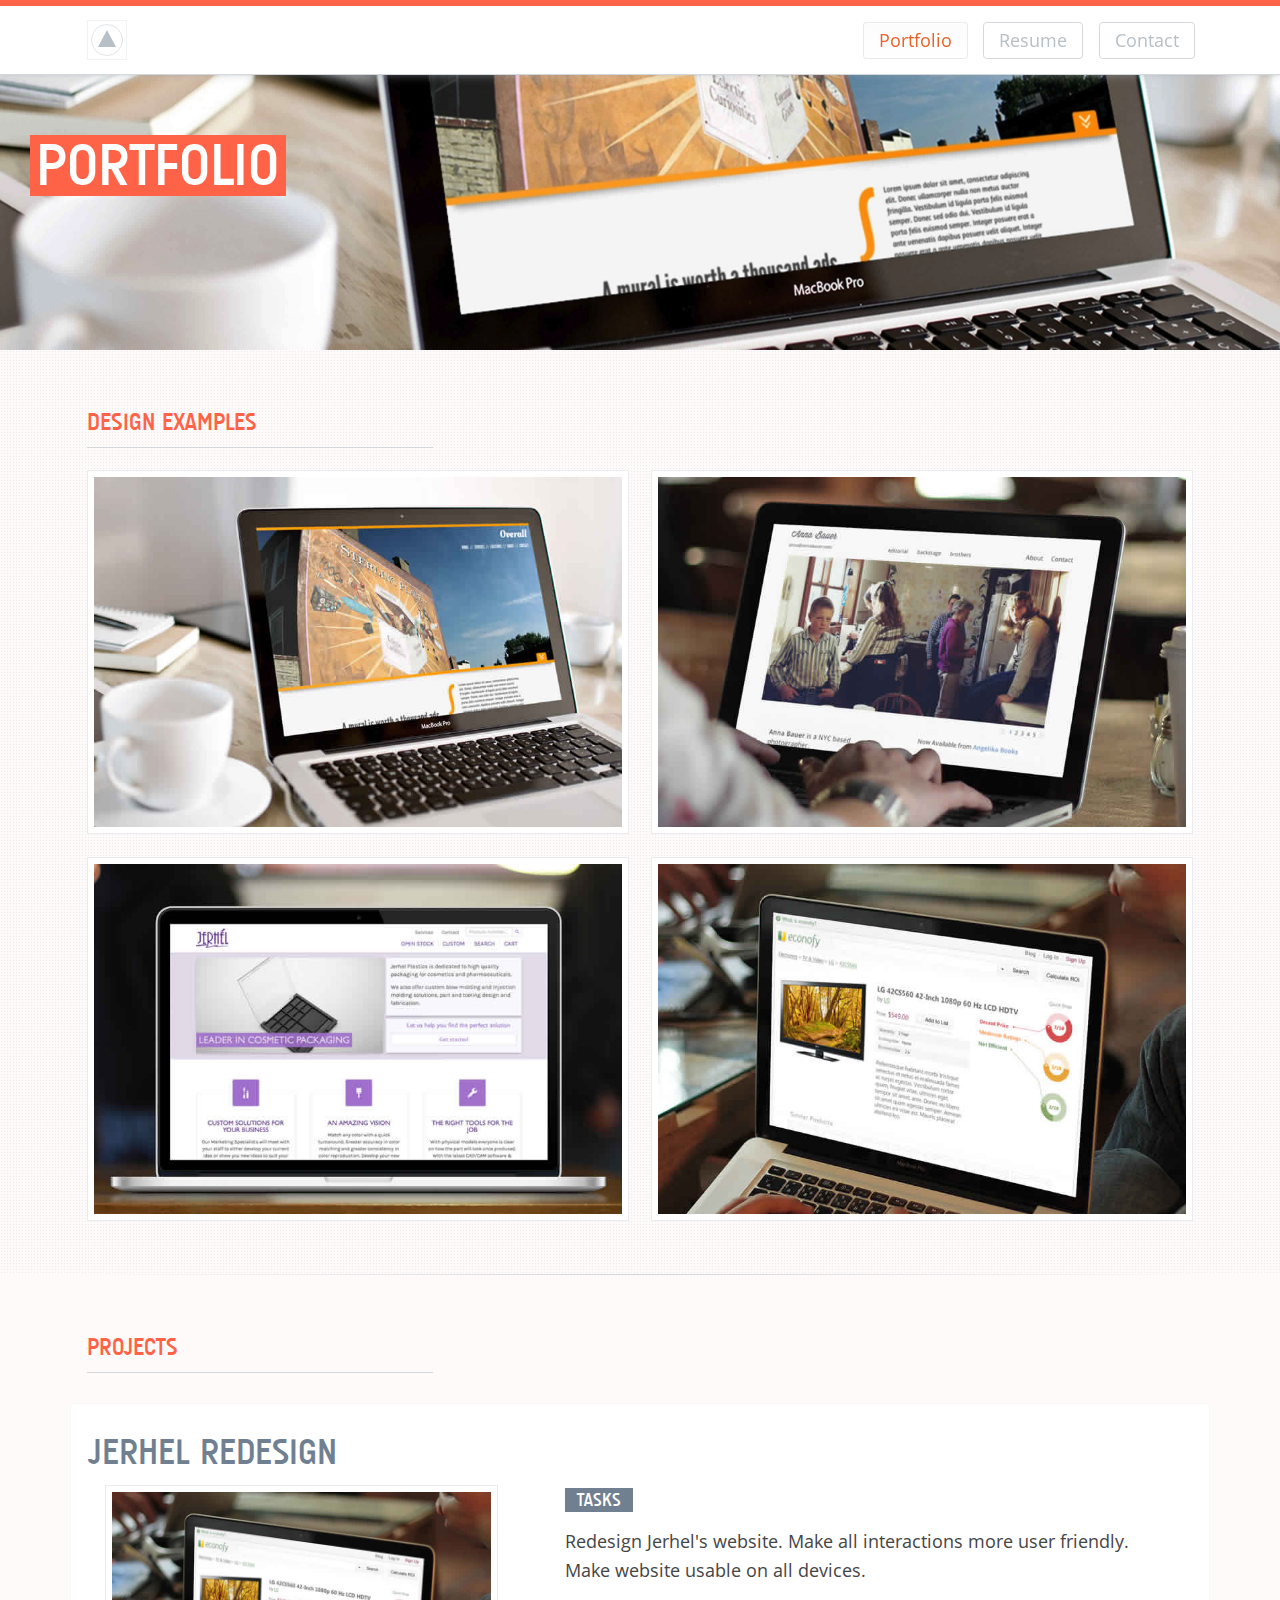
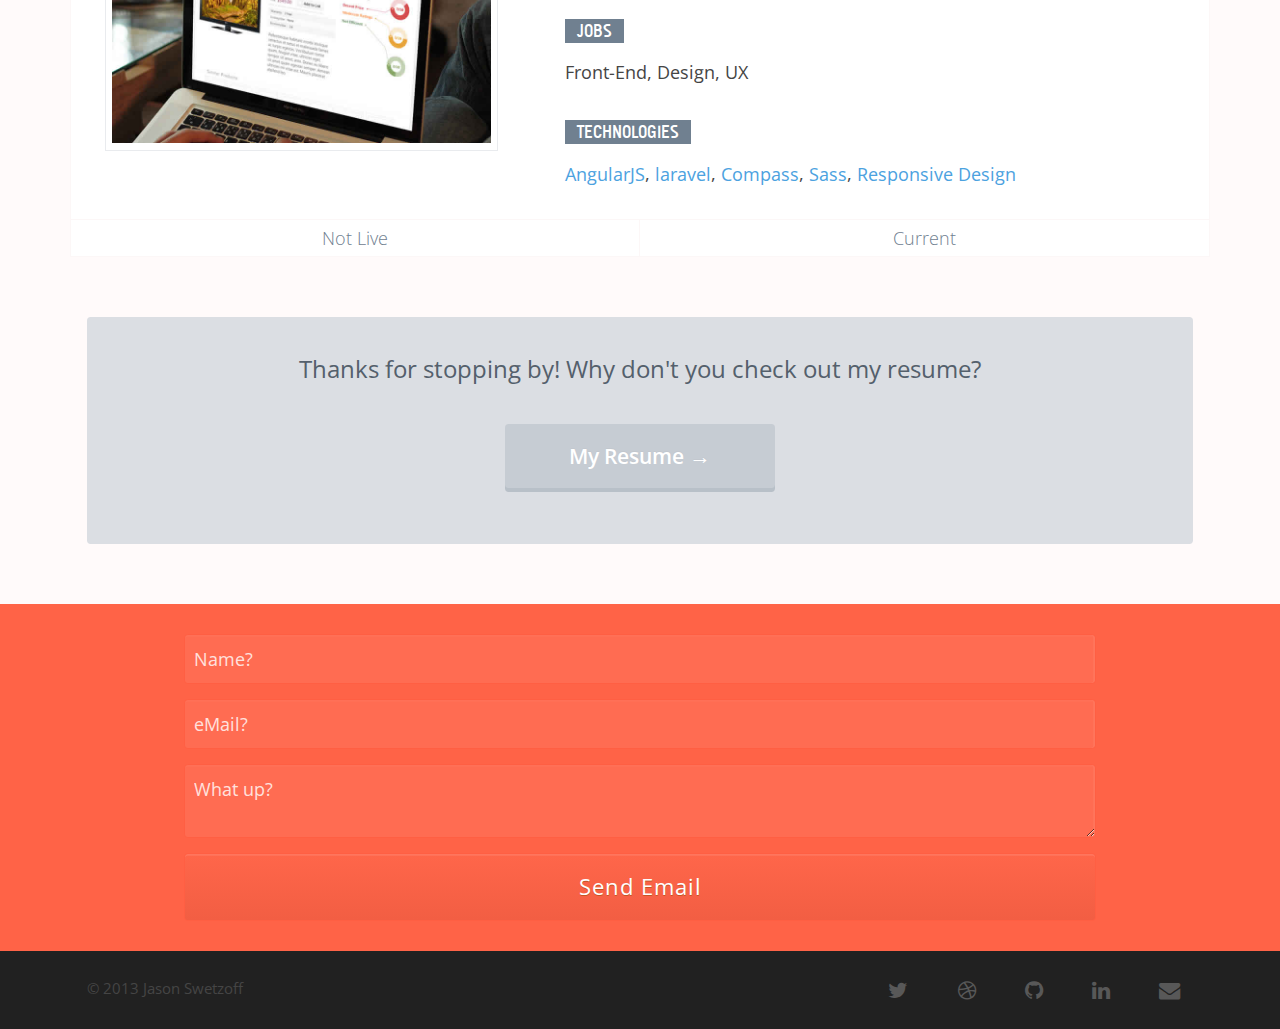
==== commit 1bc07bbb: "Adding assets from html5 boilerplate." ====
--- a/converted-html/portfolio.html
+++ b/converted-html/portfolio.html
@@ -53,10 +53,10 @@
 		<div class="row design-ex_grid">
 			<div class="columns">
 				<ul class="small-block-grid-2 imglist js-imglist">
-		  			<li><img src="assets/img/img_design1--small.jpg" alt="Overall Murals Website"  srcset="../assets/img/img_design1--small@2x.jpg 2x, ../assets/img/img_design1.jpg 415w, ../assets/img/img_design1@2x.jpg 415w 2x" height="548" width="825"></li>
-					<li><img src="assets/img/img_design2--small.jpg" alt="Overall Murals Website"  srcset="../assets/img/img_design2--small@2x.jpg 2x, ../assets/img/img_design2.jpg 415w, ../assets/img/img_design2@2x.jpg 415w 2x" height="548" width="825"></li>
-					<li><img src="assets/img/img_design3--small.jpg" alt="Overall Murals Website"  srcset="../assets/img/img_design3--small@2x.jpg 2x, ../assets/img/img_design3.jpg 415w, ../assets/img/img_design3@2x.jpg 415w 2x" height="548" width="825"></li>
-					<li><img src="assets/img/img_design4--small.jpg" alt="Overall Murals Website"  srcset="../assets/img/img_design4--small@2x.jpg 2x, ../assets/img/img_design4.jpg 415w, ../assets/img/img_design4@2x.jpg 415w 2x" height="548" width="825"></li>
+		  			<li><a class="js-mp-imageLink" href="assets/img/design_om.png"><img src="assets/img/img_design1--small.jpg" alt="Overall Murals Website"  srcset="../assets/img/img_design1--small@2x.jpg 2x, ../assets/img/img_design1.jpg 415w, ../assets/img/img_design1@2x.jpg 415w 2x" height="548" width="825"></a></li>
+					<li><a class="js-mp-imageLink" href="assets/img/design_bower.png"><img src="assets/img/img_design2--small.jpg" alt="Bower Website	"  srcset="../assets/img/img_design2--small@2x.jpg 2x, ../assets/img/img_design2.jpg 415w, ../assets/img/img_design2@2x.jpg 415w 2x" height="548" width="825"></a></li>
+					<li><a class="js-mp-imageLink" href="assets/img/design_econofy.png"><img src="assets/img/img_design3--small.jpg" alt="Econofy Website"  srcset="../assets/img/img_design3--small@2x.jpg 2x, ../assets/img/img_design3.jpg 415w, ../assets/img/img_design3@2x.jpg 415w 2x" height="548" width="825"></a></li>
+					<li><a class="js-mp-imageLink" href="assets/img/design_jerhel.png"><img src="assets/img/img_design4--small.jpg" alt="Jerhel Website"  srcset="../assets/img/img_design4--small@2x.jpg 2x, ../assets/img/img_design4.jpg 415w, ../assets/img/img_design4@2x.jpg 415w 2x" height="548" width="825"></a></li>
 		  		</ul>
 	  		</div>
 	  		<hr>
@@ -72,32 +72,63 @@
 		</div>
 
 		<article class="row project">
+			<div class="columns small-12">
+				<h3>Jerhel Redesign</h3>
 				<figure class="large-5 columns">
-					<img src="http://placehold.it/825x567">
+					<a class="js-mp-imageLink" href="assets/img/design_jerhel.png"><img src="assets/img/img_design4--small.jpg" alt="Jerhel Website"  srcset="../assets/img/img_design4--small@2x.jpg 2x, ../assets/img/img_design4.jpg 415w, ../assets/img/img_design4@2x.jpg 415w 2x" height="548" width="825"></a>
 				</figure>
-				<div class="large-7 columns">
-					<h3>Project 1</h3>
-					Lorem ipsum vitae donec fames rutrum habitant etiam velit. Felis quisque massa id elit tristique tempus interdum neque consectetuer nullam. Aptent nunc imperdiet morbi egestas arcu morbi a. Consequat a duis. Pellentesque sed nullam massa cum vitae consequat tempor. Aliquet morbi mi donec at lectus. In nunc eget a molestie semper mauris. 
-
-Non at velit et tincidunt ultricies suspendisse per elit vestibulum quisque velit. Nam blandit nunc in. Id sollicitudin dolor lorem torquent dis purus amet scelerisque sapien integer. Sapien duis vitae potenti tempor ligula dapibus. Sociis interdum vel vel vel ullamcorper quisque sem mollis a. Vestibulum eu donec amet sagittis venenatis. 
-
-
+				<div class="large-7 columns project_copy">
+
+					<div class="tasks project_facts">
+						<h4>Tasks</h4>
+						<ul>
+							<li>Redesign Jerhel's website. </li>
+							<li>Make all interactions more user friendly. </li>
+							<li>Make website usable on all devices. </li>
+						</ul>
+					</div>
+
+					<div class="jobs project_facts">
+						<h4>Jobs</h4>
+						<ul>
+							<li>Front-End, </li>
+							<li>Design, </li>
+							<li>UX</li>
+						</ul>
+					</div>
+
+					<div class="Technologies project_facts">
+						<h4>Technologies</h4>
+						<ul>
+							<li><a href="http://angularjs.org/">AngularJS</a>, </li>
+							<li><a href="http://laravel.com/">laravel</a>, </li>
+							<li><a href="http://compass-style.org/">Compass</a>, </li>
+							<li><a href="http://sass-lang.com/">Sass</a>, </li>
+							<li><a href="http://en.wikipedia.org/wiki/Responsive_web_design">Responsive Design</a> </li>
+						</ul>
+					</div>
 				</div>
+
+					<footer class="row">
+						<div class="url columns small-6">Not Live</div>
+						<div class="date columns small-6">Current</div>
+					</footer>
+			</div>
 		</article>
 
-		<article class="row project">
+<!-- 		<article class="row project">
 			<div class="large-7 columns">
 				<h3>Project 1</h3>
-				Lorem ipsum nullam rutrum arcu congue libero taciti. Mauris fames dictumst. A sed velit nunc ligula eget quis ultrices. Diam nibh vel metus vitae. Mi viverra donec vel lorem urna quisque. Porttitor tempus nibh feugiat venenatis nibh elit eu aenean litora eu. Eu amet et lacinia a ridiculus non tellus eget. Risus. 
-
-Suscipit nunc ut quisque odio erat nibh nam morbi quis cras ac. Lectus enim iaculis dapibus ultrices diam fermentum scelerisque integer. Quis integer imperdiet sociosqu morbi nullam. Mauris iaculis duis sit feugiat commodo. Diam tincidunt magna luctus. Vehicula lectus magnis semper a quis sollicitudin et. Aliquet ac et ac. At. 
+				Lorem ipsum conubia velit nibh justo mattis dui pharetra. Ante sociosqu netus eros. Praesent congue urna velit quisque at eu libero augue. Turpis ligula dui pellentesque ultrices aenean quis lacinia. Consectetuer quis eros eleifend interdum. Ligula vivamus pharetra. Duis turpis diam ut quisque posuere. Donec nulla quam ad ultricies interdum erat. Mi. 
+
+Class vel aliquam morbi potenti magna aenean. Ac cras at eu. Ultrices sapien interdum praesent tellus dolor at. Sapien vulputate ante nunc facilisis nascetur morbi duis augue porta eget. Mi nibh curabitur ad mollis mauris morbi vel imperdiet. Sodales aptent purus mi sollicitudin. Morbi dictum duis at vitae nibh. Suspendisse. 
 
 
 			</div>
 			<figure class="large-5 columns">
 				<img src="http://placehold.it/825x567">
 			</figure>
-		</article>
+		</article> -->
 
 	</section>
 
@@ -191,7 +222,7 @@
     e=o.createElement(i);r=o.getElementsByTagName(i)[0];
     e.src='//www.google-analytics.com/analytics.js';
     r.parentNode.insertBefore(e,r)}(window,document,'script','ga'));
-    ga('create','UA-XXXXX-X');ga('send','pageview');
+    ga('create','UA-38074716-1');ga('send','pageview');
 </script>
 
 
--- a/converted-html/assets/css/main.css
+++ b/converted-html/assets/css/main.css
@@ -49,6 +49,9 @@
  /*================================
 =            $Buttons            =
 ================================*/
+/*=======================================
+=            $Magnefic Popup            =
+=======================================*/
 /*==========  Vendors  ==========*/
 meta.foundation-mq-small {
   font-family: "only screen and (min-width: 768px)";
@@ -2970,7 +2973,7 @@
   margin-bottom: 0.6rem;
 }
 
-.gamma, h1 {
+.gamma, h1, .projects h3 {
   font-size: 36px;
   font-size: 2rem;
   margin-bottom: 0.8rem;
@@ -2993,6 +2996,426 @@
   font-size: 18px;
   font-size: 1rem;
   margin-bottom: 1.6rem;
+}
+
+/* Magnific Popup CSS */
+.mfp-bg {
+  top: 0;
+  left: 0;
+  width: 100%;
+  height: 100%;
+  z-index: 1042;
+  overflow: hidden;
+  position: fixed;
+  background: #0b0b0b;
+  opacity: 0.8;
+  filter: alpha(opacity=80);
+}
+
+.mfp-wrap {
+  top: 0;
+  left: 0;
+  width: 100%;
+  height: 100%;
+  z-index: 1043;
+  position: fixed;
+  outline: none !important;
+  -webkit-backface-visibility: hidden;
+}
+
+.mfp-container {
+  text-align: center;
+  position: absolute;
+  width: 100%;
+  height: 100%;
+  left: 0;
+  top: 0;
+  padding: 0 8px;
+  -webkit-box-sizing: border-box;
+  -moz-box-sizing: border-box;
+  box-sizing: border-box;
+}
+
+.mfp-container:before {
+  content: '';
+  display: inline-block;
+  height: 100%;
+  vertical-align: middle;
+}
+
+.mfp-align-top .mfp-container:before {
+  display: none;
+}
+
+.mfp-content {
+  position: relative;
+  display: inline-block;
+  vertical-align: middle;
+  margin: 0 auto;
+  text-align: left;
+  z-index: 1045;
+}
+
+.mfp-inline-holder .mfp-content,
+.mfp-ajax-holder .mfp-content {
+  width: 100%;
+  cursor: auto;
+}
+
+.mfp-ajax-cur {
+  cursor: progress;
+}
+
+.mfp-zoom-out-cur, .mfp-zoom-out-cur .mfp-image-holder .mfp-close {
+  cursor: -moz-zoom-out;
+  cursor: -webkit-zoom-out;
+  cursor: zoom-out;
+}
+
+.mfp-zoom {
+  cursor: pointer;
+  cursor: -webkit-zoom-in;
+  cursor: -moz-zoom-in;
+  cursor: zoom-in;
+}
+
+.mfp-auto-cursor .mfp-content {
+  cursor: auto;
+}
+
+.mfp-close,
+.mfp-arrow,
+.mfp-preloader,
+.mfp-counter {
+  -webkit-user-select: none;
+  -moz-user-select: none;
+  user-select: none;
+}
+
+.mfp-loading.mfp-figure {
+  display: none;
+}
+
+.mfp-hide {
+  display: none !important;
+}
+
+.mfp-preloader {
+  color: #cccccc;
+  position: absolute;
+  top: 50%;
+  width: auto;
+  text-align: center;
+  margin-top: -0.8em;
+  left: 8px;
+  right: 8px;
+  z-index: 1044;
+}
+.mfp-preloader a {
+  color: #cccccc;
+}
+.mfp-preloader a:hover {
+  color: white;
+}
+
+.mfp-s-ready .mfp-preloader {
+  display: none;
+}
+
+.mfp-s-error .mfp-content {
+  display: none;
+}
+
+button.mfp-close, button.mfp-arrow {
+  overflow: visible;
+  cursor: pointer;
+  background: transparent;
+  border: 0;
+  -webkit-appearance: none;
+  display: block;
+  outline: none;
+  padding: 0;
+  z-index: 1046;
+  -webkit-box-shadow: none;
+  box-shadow: none;
+}
+button::-moz-focus-inner {
+  padding: 0;
+  border: 0;
+}
+
+.mfp-close {
+  width: 44px;
+  height: 44px;
+  line-height: 44px;
+  position: absolute;
+  right: 0;
+  top: 0;
+  text-decoration: none;
+  text-align: center;
+  opacity: 0.65;
+  padding: 0 0 18px 10px;
+  color: white;
+  font-style: normal;
+  font-size: 28px;
+  font-family: Arial, Baskerville, monospace;
+}
+.mfp-close:hover, .mfp-close:focus {
+  opacity: 1;
+}
+.mfp-close:active {
+  top: 1px;
+}
+
+.mfp-close-btn-in .mfp-close {
+  color: #333333;
+}
+
+.mfp-image-holder .mfp-close,
+.mfp-iframe-holder .mfp-close {
+  color: white;
+  right: -6px;
+  text-align: right;
+  padding-right: 6px;
+  width: 100%;
+}
+
+.mfp-counter {
+  position: absolute;
+  top: 0;
+  right: 0;
+  color: #cccccc;
+  font-size: 12px;
+  line-height: 18px;
+}
+
+.mfp-arrow {
+  position: absolute;
+  opacity: 0.65;
+  margin: 0;
+  top: 50%;
+  margin-top: -55px;
+  padding: 0;
+  width: 90px;
+  height: 110px;
+  -webkit-tap-highlight-color: rgba(0, 0, 0, 0);
+}
+.mfp-arrow:active {
+  margin-top: -54px;
+}
+.mfp-arrow:hover, .mfp-arrow:focus {
+  opacity: 1;
+}
+.mfp-arrow:before, .mfp-arrow:after,
+.mfp-arrow .mfp-b,
+.mfp-arrow .mfp-a {
+  content: '';
+  display: block;
+  width: 0;
+  height: 0;
+  position: absolute;
+  left: 0;
+  top: 0;
+  margin-top: 35px;
+  margin-left: 35px;
+  border: medium inset transparent;
+}
+.mfp-arrow:after,
+.mfp-arrow .mfp-a {
+  border-top-width: 13px;
+  border-bottom-width: 13px;
+  top: 8px;
+}
+.mfp-arrow:before,
+.mfp-arrow .mfp-b {
+  border-top-width: 21px;
+  border-bottom-width: 21px;
+}
+
+.mfp-arrow-left {
+  left: 0;
+}
+.mfp-arrow-left:after,
+.mfp-arrow-left .mfp-a {
+  border-right: 17px solid #FFF;
+  margin-left: 31px;
+}
+.mfp-arrow-left:before,
+.mfp-arrow-left .mfp-b {
+  margin-left: 25px;
+  border-right: 27px solid #3f3f3f;
+}
+
+.mfp-arrow-right {
+  right: 0;
+}
+.mfp-arrow-right:after,
+.mfp-arrow-right .mfp-a {
+  border-left: 17px solid #FFF;
+  margin-left: 39px;
+}
+.mfp-arrow-right:before,
+.mfp-arrow-right .mfp-b {
+  border-left: 27px solid #3f3f3f;
+}
+
+/* Main image in popup */
+img.mfp-img {
+  width: auto;
+  max-width: 100%;
+  height: auto;
+  display: block;
+  line-height: 0;
+  -webkit-box-sizing: border-box;
+  -moz-box-sizing: border-box;
+  box-sizing: border-box;
+  padding: 40px 0 40px;
+  margin: 0 auto;
+}
+
+/* The shadow behind the image */
+.mfp-figure {
+  line-height: 0;
+}
+.mfp-figure:after {
+  content: '';
+  position: absolute;
+  left: 0;
+  top: 40px;
+  bottom: 40px;
+  display: block;
+  right: 0;
+  width: auto;
+  height: auto;
+  z-index: -1;
+  box-shadow: 0 0 8px rgba(0, 0, 0, 0.6);
+  background: #444444;
+}
+.mfp-figure small {
+  color: #bdbdbd;
+  display: block;
+  font-size: 12px;
+  line-height: 14px;
+}
+
+.mfp-bottom-bar {
+  margin-top: -36px;
+  position: absolute;
+  top: 100%;
+  left: 0;
+  width: 100%;
+  cursor: auto;
+}
+
+.mfp-title {
+  text-align: left;
+  line-height: 18px;
+  color: #f3f3f3;
+  word-wrap: break-word;
+  padding-right: 36px;
+}
+
+.mfp-image-holder .mfp-content {
+  max-width: 100%;
+}
+
+.mfp-gallery .mfp-image-holder .mfp-figure {
+  cursor: pointer;
+}
+
+@media screen and (max-width: 800px) and (orientation: landscape), screen and (max-height: 300px) {
+  /**
+   * Remove all paddings around the image on small screen
+   */
+  .mfp-img-mobile .mfp-image-holder {
+    padding-left: 0;
+    padding-right: 0;
+  }
+  .mfp-img-mobile img.mfp-img {
+    padding: 0;
+  }
+  .mfp-img-mobile .mfp-figure {
+    /* The shadow behind the image */
+  }
+  .mfp-img-mobile .mfp-figure:after {
+    top: 0;
+    bottom: 0;
+  }
+  .mfp-img-mobile .mfp-figure small {
+    display: inline;
+    margin-left: 5px;
+  }
+  .mfp-img-mobile .mfp-bottom-bar {
+    background: rgba(0, 0, 0, 0.6);
+    bottom: 0;
+    margin: 0;
+    top: auto;
+    padding: 3px 5px;
+    position: fixed;
+    -webkit-box-sizing: border-box;
+    -moz-box-sizing: border-box;
+    box-sizing: border-box;
+  }
+  .mfp-img-mobile .mfp-bottom-bar:empty {
+    padding: 0;
+  }
+  .mfp-img-mobile .mfp-counter {
+    right: 5px;
+    top: 3px;
+  }
+  .mfp-img-mobile .mfp-close {
+    top: 0;
+    right: 0;
+    width: 35px;
+    height: 35px;
+    line-height: 35px;
+    background: rgba(0, 0, 0, 0.6);
+    position: fixed;
+    text-align: center;
+    padding: 0;
+  }
+}
+@media all and (max-width: 900px) {
+  .mfp-arrow {
+    -webkit-transform: scale(0.75);
+    transform: scale(0.75);
+  }
+
+  .mfp-arrow-left {
+    -webkit-transform-origin: 0;
+    transform-origin: 0;
+  }
+
+  .mfp-arrow-right {
+    -webkit-transform-origin: 100%;
+    transform-origin: 100%;
+  }
+
+  .mfp-container {
+    padding-left: 6px;
+    padding-right: 6px;
+  }
+}
+.mfp-ie7 .mfp-img {
+  padding: 0;
+}
+.mfp-ie7 .mfp-bottom-bar {
+  width: 600px;
+  left: 50%;
+  margin-left: -300px;
+  margin-top: 5px;
+  padding-bottom: 5px;
+}
+.mfp-ie7 .mfp-container {
+  padding: 0;
+}
+.mfp-ie7 .mfp-content {
+  padding-top: 44px;
+}
+.mfp-ie7 .mfp-close {
+  top: 0;
+  right: 0;
+  padding-top: 0;
 }
 
 /*==========  Generic  ==========*/
@@ -3030,7 +3453,7 @@
   margin-top: 1.65rem !important;
 }
 
-.about img, .skills img, .projects h2 {
+.about img, .skills img, .projects h2, .projects ul {
   margin-bottom: 18px !important;
   margin-bottom: 1.65rem !important;
 }
@@ -3047,7 +3470,7 @@
   margin-bottom: 1.65rem !important;
 }
 
-.form-fields > li {
+.form-fields > li, .projects h4 {
   margin-bottom: 9px !important;
   margin-bottom: 0.825rem !important;
 }
@@ -3060,7 +3483,7 @@
   padding: 1.65rem !important;
 }
 
-.site-footer .top_wrap .top {
+.site-footer .top_wrap .top, .project > .columns {
   padding-top: 18px !important;
   padding-top: 1.65rem !important;
 }
@@ -3111,7 +3534,7 @@
 
 /*==========  Reset UL/LI  ==========*/
 .bottom_wrap .bottom ul,
-.bottom_wrap .bottom li {
+.bottom_wrap .bottom li, .projects ul {
   margin: 0;
   padding: 0;
   list-style: none;
@@ -4132,27 +4555,24 @@
   -webkit-box-shadow: 0px 0px 0.5rem 0px rgba(183, 191, 199, 0.5), 0px 0 3px 0px rgba(0, 0, 0, 0.1);
   -moz-box-shadow: 0px 0px 0.5rem 0px rgba(183, 191, 199, 0.5), 0px 0 3px 0px rgba(0, 0, 0, 0.1);
   box-shadow: 0px 0px 0.5rem 0px rgba(183, 191, 199, 0.5), 0px 0 3px 0px rgba(0, 0, 0, 0.1);
-  height: 72px;
-  height: 6.6rem;
+  height: 45px;
+  height: 4.125rem;
   border-bottom: 1px solid #d4d8dd;
   background: white;
   /*==========  $LOGO  ==========*/
-}
-.lt-ie9 .site-header {
-  height: 45px;
-  height: 4.125rem;
-}
-@media screen and (min-width: 26em) {
-  .site-header {
-    height: 45px;
-    height: 4.125rem;
-  }
 }
 .site-header .site-header_decoration {
   width: 100%;
   height: 3.6px;
   height: 0.33rem;
   background: tomato;
+}
+@media screen and (max-width: 26em) {
+  .site-header .logo {
+    position: relative;
+    left: -3.6px;
+    left: -0.33rem;
+  }
 }
 .lt-ie9 .site-header .logo {
   width: 10%;
@@ -4168,17 +4588,6 @@
   display: block;
   margin-top: 7.2px;
   margin-top: 0.66rem;
-}
-@media screen and (max-width: 26em) {
-  .site-header .logo a {
-    margin-right: auto;
-    margin-left: auto;
-    width: 18px;
-    width: 1.65rem;
-  }
-}
-.site-header .logo .logo-wrapper {
-  position: relative;
 }
 .site-header .logo .outer, .site-header .logo .inner, .site-header .logo .triangle {
   position: absolute;
@@ -4221,7 +4630,14 @@
 .site-header .nav-wrap {
   margin-top: 9px;
   margin-top: 0.825rem;
-  text-align: center;
+  text-align: right;
+}
+@media screen and (max-width: 26em) {
+  .site-header .nav-wrap {
+    position: absolute;
+    top: 5.4px;
+    top: 0.495rem;
+  }
 }
 .lt-ie9 .site-header .nav-wrap {
   margin-top: 1.8px;
@@ -4395,12 +4811,18 @@
   border-radius: 0.2rem;
   display: block;
   margin: 0;
-  margin-left: 12.6px;
-  margin-left: 1.155rem;
+  margin-left: 10.8px;
+  margin-left: 0.99rem;
   padding: 9px;
   padding: 0.33rem 0.66rem;
   border: 1px solid rgba(255, 99, 71, 0);
   color: #585858;
+}
+@media screen and (max-width: 26em) {
+  .bottom ul.social > li a {
+    margin-left: 3.6px;
+    margin-left: 0.33rem;
+  }
 }
 .bottom ul.social > li a:hover, .bottom ul.social > li a:focus {
   -webkit-border-radius: 50%;
@@ -4497,23 +4919,13 @@
   -moz-background-size: cover;
   -o-background-size: cover;
   background-size: cover;
-  margin-top: 72px;
-  margin-top: 6.6rem;
+  margin-top: 45px;
+  margin-top: 4.125rem;
   padding-top: 36px;
   padding-top: 3.3rem;
   width: 100%;
   height: 275px;
   background-color: tomato;
-}
-.lt-ie9 .hero {
-  margin-top: 45px;
-  margin-top: 4.125rem;
-}
-@media screen and (min-width: 26em) {
-  .hero {
-    margin-top: 45px;
-    margin-top: 4.125rem;
-  }
 }
 .hero h2 {
   font-size: 3.3rem;
@@ -4798,6 +5210,41 @@
 }
 
 /*==========  Projects  ==========*/
+.project > .columns {
+  background: white;
+  border: 1px solid #fcf7f7;
+}
+
+.projects img {
+  margin-bottom: 18px;
+  margin-bottom: 1.65rem;
+}
+.projects h3 {
+  color: slategrey;
+}
+.projects h4 {
+  display: inline-block;
+  background: slategrey;
+  Color: white;
+  padding: 1.8px 7.2px;
+  padding: 0.165rem 0.66rem;
+  margin: 0;
+}
+.projects ul li {
+  display: inline;
+}
+.projects .url,
+.projects .date {
+  border-top: 1px solid #fcf7f7;
+  font-weight: 200;
+  line-height: 2;
+  color: slategrey;
+  text-align: center;
+}
+.projects .url {
+  border-right: 1px solid #fcf7f7;
+}
+
 .page-end .page-end_color {
   -webkit-border-radius: 0.2rem;
   -moz-border-radius: 0.2rem;
@@ -4822,7 +5269,19 @@
   padding-top: 0.825rem;
   padding-bottom: 9px;
   padding-bottom: 0.825rem;
+  -webkit-border-radius: 0.2rem;
+  -moz-border-radius: 0.2rem;
+  -ms-border-radius: 0.2rem;
+  -o-border-radius: 0.2rem;
+  border-radius: 0.2rem;
   color: white;
   text-shadow: 0 -1px #c2c7ce;
   font-weight: 600;
 }
+.page-end .btn:hover {
+  background: #ccd2d7;
+}
+.page-end .btn:active {
+  box-shadow: none;
+  top: 3px;
+}
